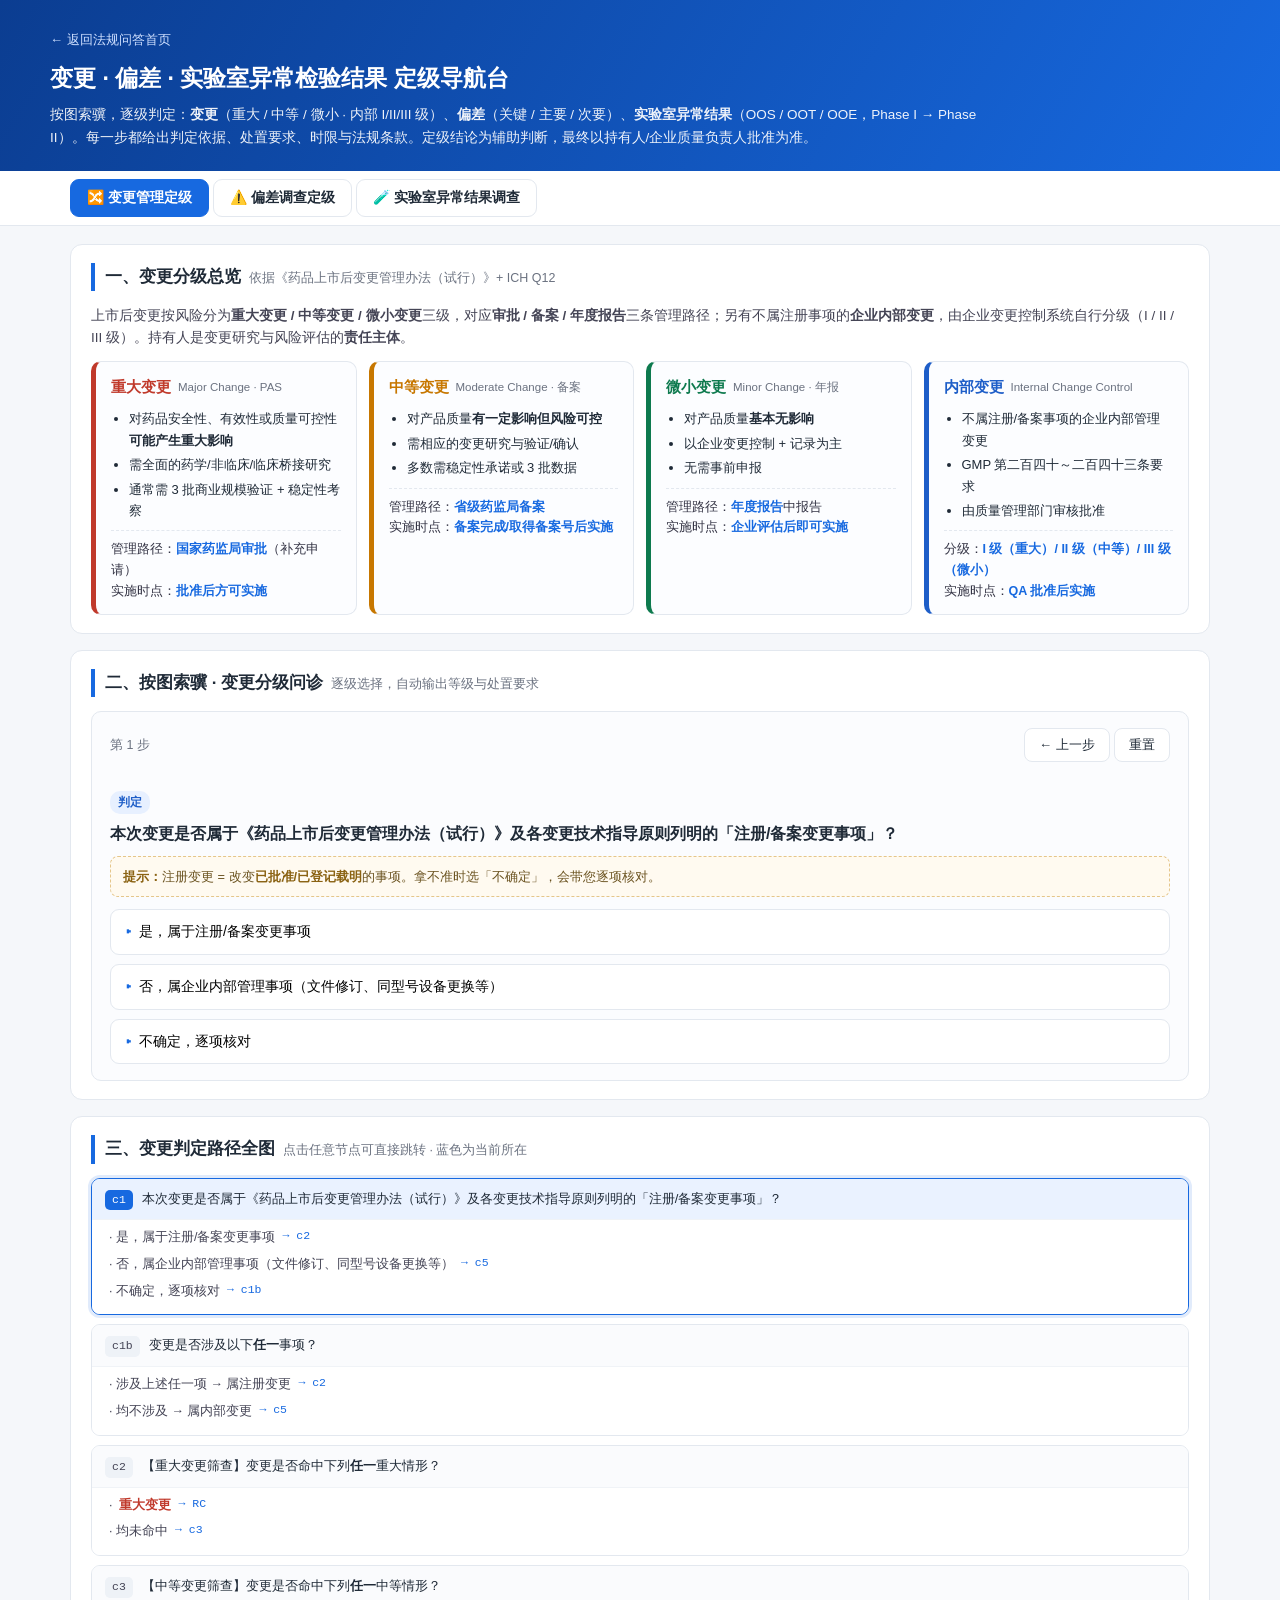
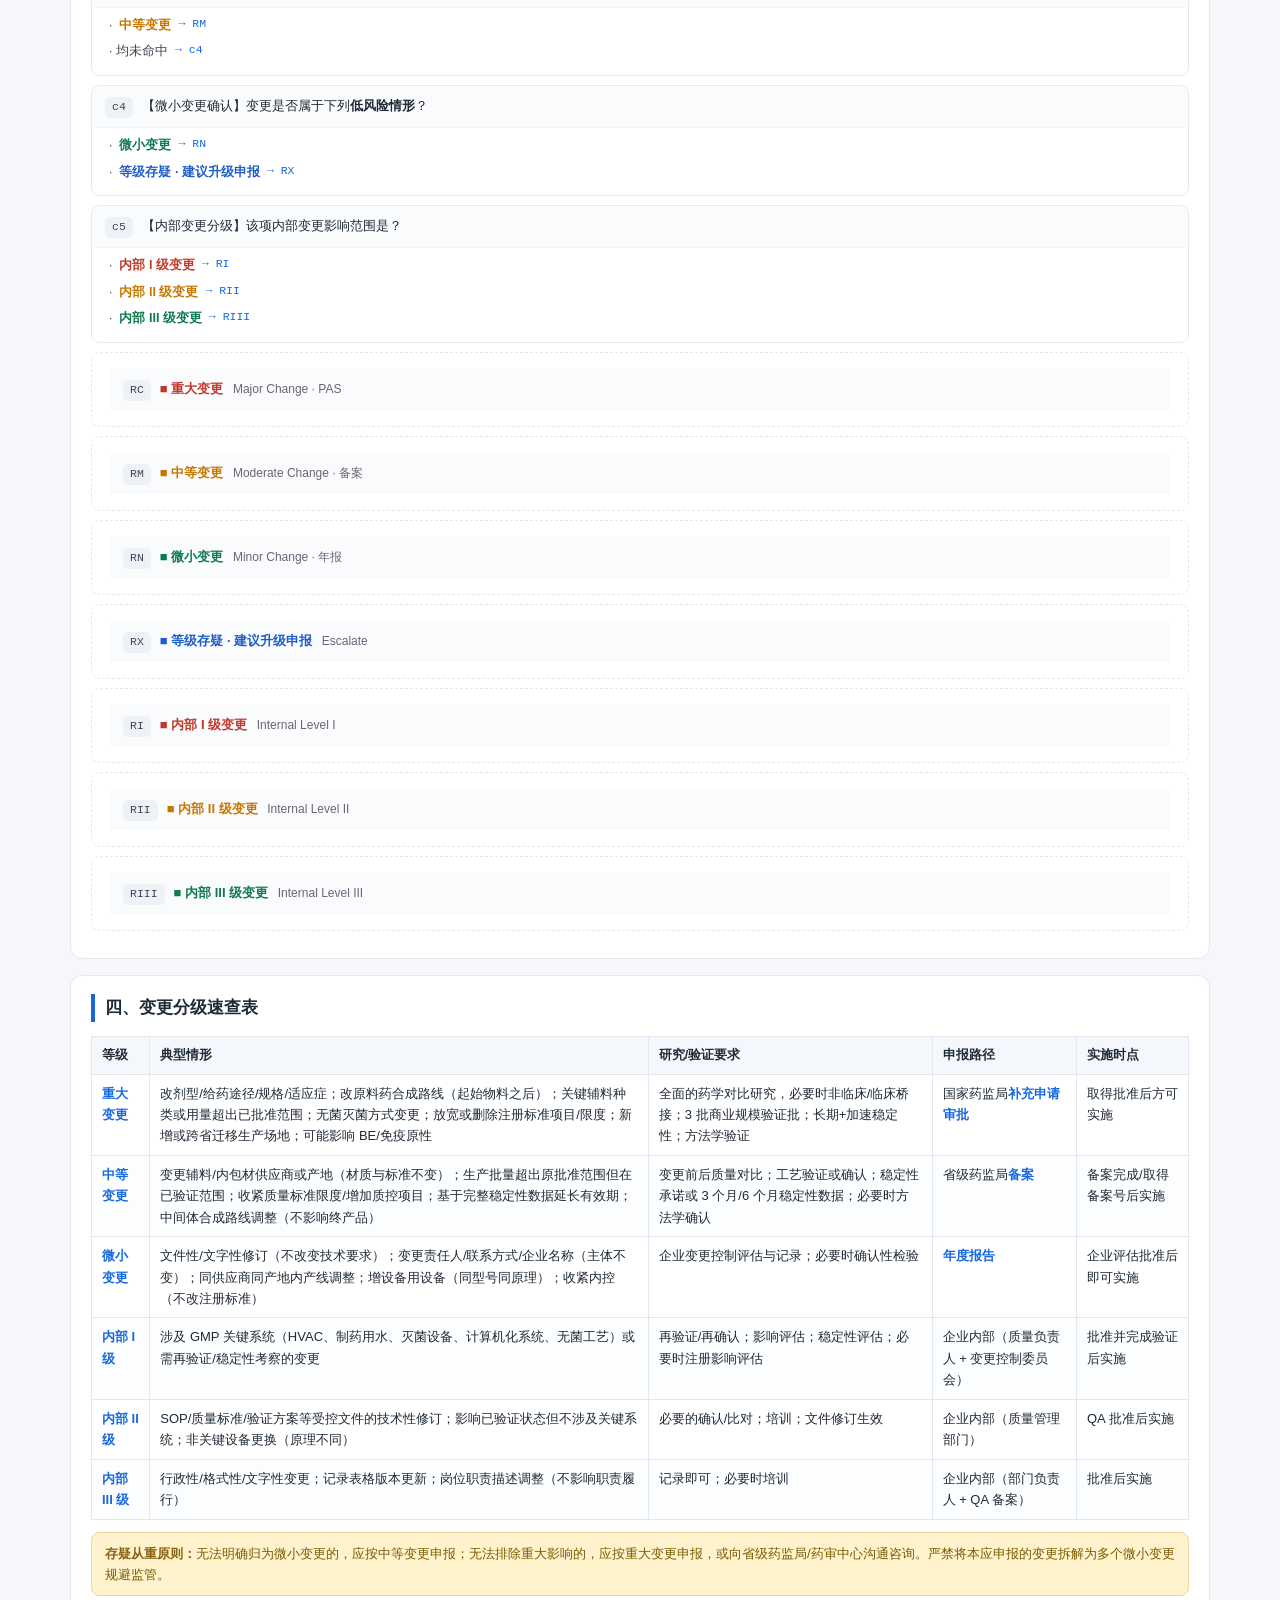
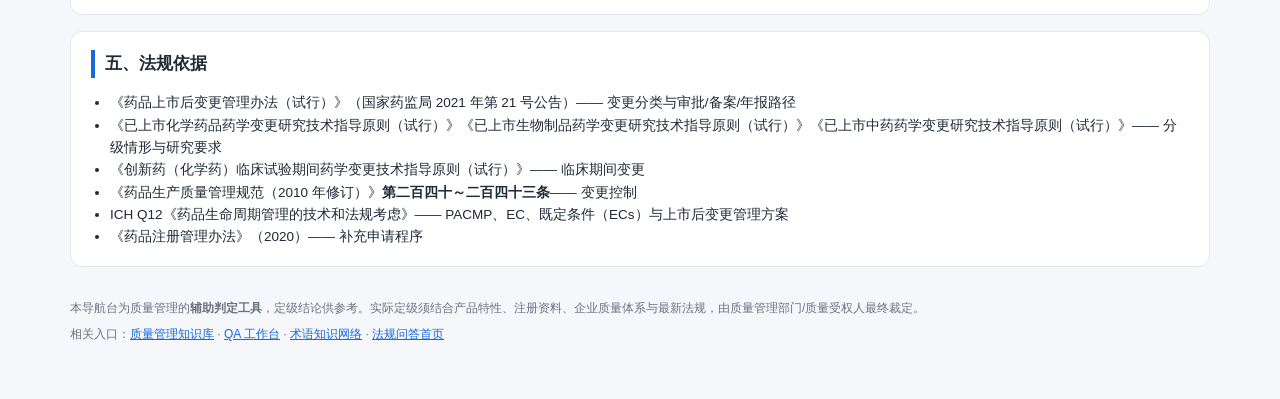
==== change-deviation-oos.html @ 26c8e842 "新增 变更·偏差·实验室异常结果 定级导航台 - 新增 change-deviation-oos.html（67KB，自包含无外部依赖）   · 变更分级树：重大(国家局审批)/中等(省局备案)/微小" ====
<!DOCTYPE html>
<html lang="zh-CN">
<head>
<meta charset="utf-8"/>
<meta name="viewport" content="width=device-width, initial-scale=1"/>
<title>变更 · 偏差 · 实验室异常结果 定级导航台</title>
<link rel="icon" href="favicon.svg" type="image/svg+xml">
<meta name="description" content="药品研发生产 QA 定级导航台：变更分级（重大/中等/微小）、偏差分级（关键/主要/次要）、实验室异常检验结果 OOS/OOT 调查，交互式逐级问诊判定，含判定路径图、速查表与法规条款依据。">
<meta name="theme-color" content="#1769e0">
<style>
:root{--bg:#f5f7fa;--card:#fff;--bd:#e3e8ef;--tx:#1f2a37;--mut:#6b7280;--acc:#1769e0;--acc2:#0e9f6e;
--lv1:#c0392b;--lv1bg:#fdeceb;--lv2:#c77700;--lv2bg:#fff4e0;--lv3:#0e7a4e;--lv3bg:#e6f6ee;--lv4:#1e5ec8;--lv4bg:#e7f0ff;}
*{box-sizing:border-box}
body{margin:0;font-family:-apple-system,BlinkMacSystemFont,"Segoe UI","PingFang SC","Microsoft YaHei",sans-serif;background:var(--bg);color:var(--tx);line-height:1.65}
header{background:linear-gradient(120deg,#0b3d91,#1769e0);color:#fff;padding:26px 20px 22px}
header .wrap{max-width:1180px;margin:0 auto}
header a.back{color:#cfe0ff;text-decoration:none;font-size:13px}
header h1{margin:8px 0 6px;font-size:23px}
header p{margin:0;opacity:.93;font-size:13.5px;max-width:960px}

.tabs{position:sticky;top:0;z-index:20;background:#fff;border-bottom:1px solid var(--bd)}
.tabs .wrap{max-width:1180px;margin:0 auto;display:flex;gap:4px;flex-wrap:wrap;padding:8px 20px}
.tab{border:1px solid var(--bd);background:#fff;color:var(--tx);padding:9px 16px;border-radius:9px;font-size:14px;cursor:pointer;font-weight:600}
.tab:hover{border-color:var(--acc);color:var(--acc)}
.tab.active{background:var(--acc);color:#fff;border-color:var(--acc)}
main{max-width:1180px;margin:18px auto;padding:0 20px}
.panel{display:none}
.panel.active{display:block}
section{background:var(--card);border:1px solid var(--bd);border-radius:12px;padding:18px 20px;margin:0 0 16px}
h2.sec{font-size:17px;border-left:4px solid var(--acc);padding-left:10px;margin:0 0 14px}
h2.sec .cnt{color:var(--mut);font-size:12.5px;font-weight:400;margin-left:8px}
h3.sub{font-size:14.5px;margin:16px 0 8px;color:#0b3d91}

/* 分级卡片 */
.lvcards{display:grid;grid-template-columns:repeat(auto-fit,minmax(250px,1fr));gap:12px}
.lvc{border:1px solid var(--bd);border-left-width:5px;border-radius:10px;padding:13px 15px;background:#fcfdff}
.lvc.l1{border-left-color:var(--lv1)} .lvc.l2{border-left-color:var(--lv2)}
.lvc.l3{border-left-color:var(--lv3)} .lvc.l4{border-left-color:var(--lv4)}
.lvc .lvname{font-weight:700;font-size:15px;margin-bottom:4px;display:flex;align-items:center;gap:7px}
.lvc.l1 .lvname{color:var(--lv1)} .lvc.l2 .lvname{color:var(--lv2)}
.lvc.l3 .lvname{color:var(--lv3)} .lvc.l4 .lvname{color:var(--lv4)}
.lvc .lven{font-size:11.5px;color:var(--mut);font-weight:400}
.lvc ul{margin:8px 0 0;padding-left:18px;font-size:13px}
.lvc li{margin:3px 0}
.lvc .route{margin-top:9px;padding-top:8px;border-top:1px dashed var(--bd);font-size:12.5px;color:#334}
.lvc .route b{color:var(--acc)}

/* 问诊 */
.wiz{background:#fbfcfe;border:1px solid var(--bd);border-radius:10px;padding:16px 18px}
.wiz-bar{display:flex;justify-content:space-between;align-items:center;gap:10px;margin-bottom:12px;flex-wrap:wrap}
.wiz-step{font-size:12.5px;color:var(--mut)}
.btn{border:1px solid var(--bd);background:#fff;color:var(--tx);padding:7px 14px;border-radius:8px;font-size:13px;cursor:pointer}
.btn:hover{border-color:var(--acc);color:var(--acc)}
.btn.primary{background:var(--acc);color:#fff;border-color:var(--acc)}
.btn.primary:hover{opacity:.9;color:#fff}
.q{font-size:16px;font-weight:600;line-height:1.6;margin:6px 0 10px}
.qtag{display:inline-block;font-size:11.5px;background:#e7f0ff;color:var(--lv4);padding:2px 8px;border-radius:10px;margin-right:7px;vertical-align:middle;font-weight:600}
.tip{background:#fffaf0;border:1px dashed #e5c68a;border-radius:8px;padding:9px 12px;font-size:12.8px;color:#6b5320;margin:0 0 12px}
.tip b{color:#8a6212}
.hitlist{margin:0 0 12px;padding:12px 14px 12px 30px;background:#f8fafc;border:1px solid var(--bd);border-radius:8px;font-size:13.2px}
.hitlist li{margin:4px 0}
.opts{display:flex;flex-direction:column;gap:9px}
.opt{text-align:left;border:1px solid var(--bd);background:#fff;border-radius:9px;padding:11px 14px;font-size:14px;cursor:pointer;transition:all .13s;line-height:1.55}
.opt:hover{border-color:var(--acc);background:#f3f8ff;transform:translateX(2px)}
.opt .arrow{color:var(--acc);font-weight:700;margin-right:7px}

/* 结果 */
.res{border-radius:10px;padding:16px 18px;border:1px solid var(--bd)}
.res.r1{background:var(--lv1bg);border-color:#f3b7b2}
.res.r2{background:var(--lv2bg);border-color:#f0d6a8}
.res.r3{background:var(--lv3bg);border-color:#b3e2cb}
.res.r4{background:var(--lv4bg);border-color:#b8d0f7}
.res-badge{display:inline-block;font-size:19px;font-weight:800;padding:6px 16px;border-radius:10px;margin-bottom:10px}
.res.r1 .res-badge{background:var(--lv1);color:#fff}
.res.r2 .res-badge{background:var(--lv2);color:#fff}
.res.r3 .res-badge{background:var(--lv3);color:#fff}
.res.r4 .res-badge{background:var(--lv4);color:#fff}
.res .verdict{font-size:15px;font-weight:600;margin-bottom:10px;line-height:1.6}
.res h4{margin:14px 0 6px;font-size:13.5px;color:#0b3d91}
.res ul{margin:0;padding-left:19px;font-size:13.5px}
.res li{margin:4px 0}
.res .refs{margin-top:12px;padding-top:10px;border-top:1px dashed rgba(0,0,0,.13);font-size:12.3px;color:var(--mut)}
.res .refs span{display:inline-block;background:#fff;border:1px solid var(--bd);border-radius:6px;padding:2px 8px;margin:3px 5px 0 0}
.warn{background:#fff3cd;border:1px solid #f0d69a;color:#7a5b00;border-radius:8px;padding:10px 13px;font-size:13px;margin-top:12px}
.warn b{color:#8a6212}

/* 路径轨迹 */
.trail{display:flex;flex-direction:column;gap:6px;margin:0 0 14px}
.trow{display:flex;gap:9px;font-size:12.8px;align-items:flex-start}
.trow .tn{flex:0 0 auto;width:20px;height:20px;border-radius:50%;background:var(--acc);color:#fff;font-size:11px;display:flex;align-items:center;justify-content:center;font-weight:700}
.trow .tq{flex:1;color:#445}
.trow .ta{color:var(--acc);font-weight:600}

/* 判定路径图 */
.map{font-size:13px}
.mnode{border:1px solid var(--bd);border-radius:9px;margin:0 0 9px;background:#fff;overflow:hidden}
.mnode.cur{border-color:var(--acc);box-shadow:0 0 0 3px rgba(23,105,224,.13)}
.mnode.res{border-style:dashed}
.mh{padding:9px 13px;cursor:pointer;display:flex;gap:9px;align-items:flex-start;background:#fafbfd}
.mnode.cur .mh{background:#eaf2ff}
.mcode{flex:0 0 auto;font-family:ui-monospace,Menlo,Consolas,monospace;font-size:11.5px;background:#eef2f7;color:#445;padding:1px 7px;border-radius:5px;margin-top:2px}
.mnode.cur .mcode{background:var(--acc);color:#fff}
.mtext{flex:1}
.mopts{padding:4px 13px 10px 13px;border-top:1px solid #f0f3f7;background:#fff}
.mopt{font-size:12.5px;color:#445;padding:3px 0 3px 4px;display:flex;gap:7px}
.mopt .to{color:var(--acc);font-family:ui-monospace,Menlo,Consolas,monospace;font-size:11.5px}
.mlv{font-weight:700}
.mlv.r1{color:var(--lv1)} .mlv.r2{color:var(--lv2)} .mlv.r3{color:var(--lv3)} .mlv.r4{color:var(--lv4)}

/* 表格 */
table{width:100%;border-collapse:collapse;font-size:13px;margin-top:6px}
th,td{border:1px solid var(--bd);padding:8px 10px;text-align:left;vertical-align:top}
th{background:#f4f7fb;font-weight:600;font-size:12.5px;white-space:nowrap}
tbody tr:nth-child(even){background:#fcfdff}
td b{color:var(--acc)}
.no{color:var(--lv1);font-weight:600}

footer{max-width:1180px;margin:10px auto 40px;padding:14px 20px;color:var(--mut);font-size:12px}
footer a{color:var(--acc)}
@media(max-width:640px){
  .lvcards{grid-template-columns:1fr}
  table{font-size:12px} th,td{padding:6px 7px}
  header h1{font-size:19px}
}
@media print{
  .tabs,.btn,.opt{display:none!important}
  body{background:#fff} section{break-inside:avoid;border-color:#ccc}
  .panel{display:block!important}
}
</style>
</head>
<body>
<header><div class="wrap">
  <a class="back" href="index.html">← 返回法规问答首页</a>
  <h1>变更 · 偏差 · 实验室异常检验结果 定级导航台</h1>
  <p>按图索骥，逐级判定：<b>变更</b>（重大 / 中等 / 微小 · 内部 I/II/III 级）、<b>偏差</b>（关键 / 主要 / 次要）、<b>实验室异常结果</b>（OOS / OOT / OOE，Phase I → Phase II）。每一步都给出判定依据、处置要求、时限与法规条款。定级结论为辅助判断，最终以持有人/企业质量负责人批准为准。</p>
</div></header>

<div class="tabs"><div class="wrap">
  <button class="tab active" data-p="change">🔀 变更管理定级</button>
  <button class="tab" data-p="deviation">⚠️ 偏差调查定级</button>
  <button class="tab" data-p="oos">🧪 实验室异常结果调查</button>
</div></div>

<main>

<!-- ============ 变更管理 ============ -->
<div class="panel active" id="p-change">
  <section>
    <h2 class="sec">一、变更分级总览<span class="cnt">依据《药品上市后变更管理办法（试行）》+ ICH Q12</span></h2>
    <p style="margin:0 0 12px;font-size:13.5px;color:#445">上市后变更按风险分为<b>重大变更 / 中等变更 / 微小变更</b>三级，对应<b>审批 / 备案 / 年度报告</b>三条管理路径；另有不属注册事项的<b>企业内部变更</b>，由企业变更控制系统自行分级（I / II / III 级）。持有人是变更研究与风险评估的<b>责任主体</b>。</p>
    <div class="lvcards">
      <div class="lvc l1"><div class="lvname">重大变更 <span class="lven">Major Change · PAS</span></div>
        <ul><li>对药品安全性、有效性或质量可控性<b>可能产生重大影响</b></li><li>需全面的药学/非临床/临床桥接研究</li><li>通常需 3 批商业规模验证 + 稳定性考察</li></ul>
        <div class="route">管理路径：<b>国家药监局审批</b>（补充申请）<br/>实施时点：<b>批准后方可实施</b></div></div>
      <div class="lvc l2"><div class="lvname">中等变更 <span class="lven">Moderate Change · 备案</span></div>
        <ul><li>对产品质量<b>有一定影响但风险可控</b></li><li>需相应的变更研究与验证/确认</li><li>多数需稳定性承诺或 3 批数据</li></ul>
        <div class="route">管理路径：<b>省级药监局备案</b><br/>实施时点：<b>备案完成/取得备案号后实施</b></div></div>
      <div class="lvc l3"><div class="lvname">微小变更 <span class="lven">Minor Change · 年报</span></div>
        <ul><li>对产品质量<b>基本无影响</b></li><li>以企业变更控制 + 记录为主</li><li>无需事前申报</li></ul>
        <div class="route">管理路径：<b>年度报告</b>中报告<br/>实施时点：<b>企业评估后即可实施</b></div></div>
      <div class="lvc l4"><div class="lvname">内部变更 <span class="lven">Internal Change Control</span></div>
        <ul><li>不属注册/备案事项的企业内部管理变更</li><li>GMP 第二百四十～二百四十三条要求</li><li>由质量管理部门审核批准</li></ul>
        <div class="route">分级：<b>I 级（重大）/ II 级（中等）/ III 级（微小）</b><br/>实施时点：<b>QA 批准后实施</b></div></div>
    </div>
  </section>

  <section>
    <h2 class="sec">二、按图索骥 · 变更分级问诊<span class="cnt">逐级选择，自动输出等级与处置要求</span></h2>
    <div class="wiz">
      <div class="wiz-bar">
        <span class="wiz-step" id="c-step">第 1 步</span>
        <div><button class="btn" id="c-back">← 上一步</button> <button class="btn" id="c-reset">重置</button></div>
      </div>
      <div class="trail" id="c-trail"></div>
      <div id="c-body"></div>
    </div>
  </section>

  <section>
    <h2 class="sec">三、变更判定路径全图<span class="cnt">点击任意节点可直接跳转 · 蓝色为当前所在</span></h2>
    <div class="map" id="c-map"></div>
  </section>

  <section>
    <h2 class="sec">四、变更分级速查表</h2>
    <table>
      <thead><tr><th>等级</th><th>典型情形</th><th>研究/验证要求</th><th>申报路径</th><th>实施时点</th></tr></thead>
      <tbody>
        <tr><td><b>重大变更</b></td><td>改剂型/给药途径/规格/适应症；改原料药合成路线（起始物料之后）；关键辅料种类或用量超出已批准范围；无菌灭菌方式变更；放宽或删除注册标准项目/限度；新增或跨省迁移生产场地；可能影响 BE/免疫原性</td><td>全面的药学对比研究，必要时非临床/临床桥接；3 批商业规模验证批；长期+加速稳定性；方法学验证</td><td>国家药监局<b>补充申请审批</b></td><td>取得批准后方可实施</td></tr>
        <tr><td><b>中等变更</b></td><td>变更辅料/内包材供应商或产地（材质与标准不变）；生产批量超出原批准范围但在已验证范围；收紧质量标准限度/增加质控项目；基于完整稳定性数据延长有效期；中间体合成路线调整（不影响终产品）</td><td>变更前后质量对比；工艺验证或确认；稳定性承诺或 3 个月/6 个月稳定性数据；必要时方法学确认</td><td>省级药监局<b>备案</b></td><td>备案完成/取得备案号后实施</td></tr>
        <tr><td><b>微小变更</b></td><td>文件性/文字性修订（不改变技术要求）；变更责任人/联系方式/企业名称（主体不变）；同供应商同产地内产线调整；增设备用设备（同型号同原理）；收紧内控（不改注册标准）</td><td>企业变更控制评估与记录；必要时确认性检验</td><td><b>年度报告</b></td><td>企业评估批准后即可实施</td></tr>
        <tr><td><b>内部 I 级</b></td><td>涉及 GMP 关键系统（HVAC、制药用水、灭菌设备、计算机化系统、无菌工艺）或需再验证/稳定性考察的变更</td><td>再验证/再确认；影响评估；稳定性评估；必要时注册影响评估</td><td>企业内部（质量负责人 + 变更控制委员会）</td><td>批准并完成验证后实施</td></tr>
        <tr><td><b>内部 II 级</b></td><td>SOP/质量标准/验证方案等受控文件的技术性修订；影响已验证状态但不涉及关键系统；非关键设备更换（原理不同）</td><td>必要的确认/比对；培训；文件修订生效</td><td>企业内部（质量管理部门）</td><td>QA 批准后实施</td></tr>
        <tr><td><b>内部 III 级</b></td><td>行政性/格式性/文字性变更；记录表格版本更新；岗位职责描述调整（不影响职责履行）</td><td>记录即可；必要时培训</td><td>企业内部（部门负责人 + QA 备案）</td><td>批准后实施</td></tr>
      </tbody>
    </table>
    <div class="warn"><b>存疑从重原则：</b>无法明确归为微小变更的，应按中等变更申报；无法排除重大影响的，应按重大变更申报，或向省级药监局/药审中心沟通咨询。严禁将本应申报的变更拆解为多个微小变更规避监管。</div>
  </section>

  <section>
    <h2 class="sec">五、法规依据</h2>
    <ul style="margin:0;padding-left:19px;font-size:13.5px">
      <li>《药品上市后变更管理办法（试行）》（国家药监局 2021 年第 21 号公告）—— 变更分类与审批/备案/年报路径</li>
      <li>《已上市化学药品药学变更研究技术指导原则（试行）》《已上市生物制品药学变更研究技术指导原则（试行）》《已上市中药药学变更研究技术指导原则（试行）》—— 分级情形与研究要求</li>
      <li>《创新药（化学药）临床试验期间药学变更技术指导原则（试行）》—— 临床期间变更</li>
      <li>《药品生产质量管理规范（2010 年修订）》<b>第二百四十～二百四十三条</b>—— 变更控制</li>
      <li>ICH Q12《药品生命周期管理的技术和法规考虑》—— PACMP、EC、既定条件（ECs）与上市后变更管理方案</li>
      <li>《药品注册管理办法》（2020）—— 补充申请程序</li>
    </ul>
  </section>
</div>

<!-- ============ 偏差调查 ============ -->
<div class="panel" id="p-deviation">
  <section>
    <h2 class="sec">一、偏差分级总览<span class="cnt">依据 GMP(2010) 第二百四十四～二百四十九条 + ICH Q10</span></h2>
    <p style="margin:0 0 12px;font-size:13.5px;color:#445">偏差指偏离已批准的<b>生产工艺、物料平衡限度、质量标准、检验方法、操作规程</b>等情形。按对产品质量与患者安全的影响程度分为<b>关键 / 主要 / 次要</b>三级。判定须从<b>五个维度</b>综合评估：①产品质量 ②患者安全 ③数据可靠性 ④注册/法规符合性 ⑤是否系统性重复。</p>
    <div class="lvcards">
      <div class="lvc l1"><div class="lvname">关键偏差 <span class="lven">Critical</span></div>
        <ul><li>已/可能影响产品安全性、有效性、质量可控性</li><li>涉及数据可靠性根本缺陷</li><li>偏离注册工艺或已批准质量标准</li><li>导致或可能导致召回、拒收、停药</li></ul>
        <div class="route">调查：<b>立即启动，QA 牵头跨部门彻底调查</b><br/>时限：<b>24 h 内报告 · 7 日内初步 · 30 日内关闭</b></div></div>
      <div class="lvc l2"><div class="lvname">主要偏差 <span class="lven">Major</span></div>
        <ul><li>影响非关键质量属性或非关键工艺参数</li><li>偏离 SOP 但产品经评估可放行</li><li>GMP 体系存在明显缺陷</li><li>12 个月内同类偏差重复出现（系统性）</li></ul>
        <div class="route">调查：<b>3 个工作日内启动调查</b><br/>时限：<b>30 日内关闭</b>，须有 CAPA</div></div>
      <div class="lvc l3"><div class="lvname">次要偏差 <span class="lven">Minor</span></div>
        <ul><li>不影响产品质量、患者安全与数据可靠性</li><li>程序性/文档性偏离，孤立偶发</li><li>可即时纠正，不产生质量风险</li></ul>
        <div class="route">处置：<b>即时纠正 + 记录</b><br/>回顾：<b>纳入月度/季度趋势分析</b></div></div>
    </div>
  </section>

  <section>
    <h2 class="sec">二、按图索骥 · 偏差分级问诊<span class="cnt">逐级选择，自动输出等级与处置要求</span></h2>
    <div class="wiz">
      <div class="wiz-bar">
        <span class="wiz-step" id="d-step">第 1 步</span>
        <div><button class="btn" id="d-back">← 上一步</button> <button class="btn" id="d-reset">重置</button></div>
      </div>
      <div class="trail" id="d-trail"></div>
      <div id="d-body"></div>
    </div>
  </section>

  <section>
    <h2 class="sec">三、偏差判定路径全图<span class="cnt">点击任意节点可直接跳转 · 蓝色为当前所在</span></h2>
    <div class="map" id="d-map"></div>
  </section>

  <section>
    <h2 class="sec">四、偏差分级速查表</h2>
    <table>
      <thead><tr><th>等级</th><th>判定要点</th><th>调查深度</th><th>时限要求</th><th>批准层级</th><th>CAPA</th></tr></thead>
      <tbody>
        <tr><td><b>关键偏差</b></td><td>影响产品安全/有效/质量可控；数据可靠性缺陷；偏离注册工艺或注册标准；无菌保证失效；交叉污染/混淆/差错；导致召回或拒收</td><td>彻底调查，须查明<b>根本原因</b>；跨部门（生产/工程/QC/QA）；必要时扩大至相邻批次与产品</td><td>立即（24 h 内报告质量负责人）→ 7 日内完成初步调查 → 30 日内完成根因分析并关闭</td><td>质量负责人（QP/质量受权人）+ 必要时企业负责人</td><td>必须 CAPA，并做<b>有效性检查</b>；可能需报告药监</td></tr>
        <tr><td><b>主要偏差</b></td><td>影响非 CQA/非 CPP；偏离 SOP 但产品可放行；体系明显缺陷；12 个月内重复发生</td><td>系统调查，查明根本原因；QA 会同责任部门</td><td>3 个工作日内启动 → 30 日内关闭</td><td>质量管理部门</td><td>必须 CAPA；重复的升级为系统性 CAPA</td></tr>
        <tr><td><b>次要偏差</b></td><td>程序性/文档性偏离；不影响产品质量与安全；孤立偶发</td><td>记录与即时纠正；必要时简短说明</td><td>即时纠正；月度汇总趋势分析</td><td>部门负责人 + QA 确认</td><td>趋势分析后按需；单一事件可不单列 CAPA</td></tr>
      </tbody>
    </table>
    <div class="warn"><b>升级规则：</b>① 同一或同类偏差 12 个月内出现 ≥2 次，自动<b>升一级</b>并按系统性缺陷处理；② 调查中发现数据可靠性问题，无论原定级如何，一律按<b>关键偏差</b>处理；③ 存疑时从重定级，不得为降低定级而弱化事实描述。</div>
  </section>

  <section>
    <h2 class="sec">五、法规依据</h2>
    <ul style="margin:0;padding-left:19px;font-size:13.5px">
      <li>《药品生产质量管理规范（2010 年修订）》<b>第二百四十四～二百四十九条</b>—— 偏差处理、纠正措施与预防措施（CAPA）</li>
      <li>ICH Q10《药品质量体系》—— 偏差管理、CAPA 有效性、质量风险管理与知识管理</li>
      <li>ICH Q9（R1）《质量风险管理》—— 偏差风险评级的方法学依据</li>
      <li>2023 版《药品 GMP 指南 · 质量管理体系》—— 偏差分级与调查实务</li>
      <li>EU GMP Chapter 1 / Chapter 8 —— 偏差与质量缺陷管理</li>
    </ul>
  </section>
</div>

<!-- ============ 实验室异常结果 ============ -->
<div class="panel" id="p-oos">
  <section>
    <h2 class="sec">一、异常结果类型辨析<span class="cnt">先分清是哪一类，再决定走哪条路</span></h2>
    <div class="lvcards">
      <div class="lvc l1"><div class="lvname">OOS 超标结果 <span class="lven">Out of Specification</span></div>
        <ul><li>检验结果<b>超出既定质量标准</b>（注册标准/内控标准）限度</li><li>必须启动正式调查，批次<b>不得先行放行</b></li><li>Phase I 未查出原因 → 强制进入 Phase II</li></ul>
        <div class="route">处置路径：<b>Phase I → Phase II → 合格/不合格裁决</b></div></div>
      <div class="lvc l2"><div class="lvname">OOT 超趋势结果 <span class="lven">Out of Trend</span></div>
        <ul><li>结果<b>符合标准</b>但偏离历史趋势或预期范围</li><li>如超出 3σ、连续 7 点位于均值同侧、连续 3 批单向漂移</li><li><b>不自动判不合格</b>，但必须调查</li></ul>
        <div class="route">处置路径：<b>趋势调查 → 评估工艺/标准合理性 → 加强监测</b></div></div>
      <div class="lvc l4"><div class="lvname">OOE 超预期结果 <span class="lven">Out of Expectation</span></div>
        <ul><li>符合标准但不符合方法学预期或历史数据模式</li><li>如含量突然从 99% 降至 92%（限度 90%）</li><li>常为 OOT 的前兆信号</li></ul>
        <div class="route">处置路径：<b>记录 + 评估 + 趋势跟踪</b></div></div>
      <div class="lvc l3"><div class="lvname">无效结果 <span class="lven">Invalid / Void</span></div>
        <ul><li>因<b>已确认的实验室错误或系统适用性失败</b>导致结果不可用</li><li>须有明确证据与书面论证，QA 批准</li><li>原数据<b>必须保留</b>，不得删除</li></ul>
        <div class="route">处置路径：<b>论证作废 → 按规定复测/重新分析</b></div></div>
    </div>
  </section>

  <section>
    <h2 class="sec">二、按图索骥 · 异常结果调查问诊<span class="cnt">逐级选择，自动输出结论与处置要求</span></h2>
    <div class="wiz">
      <div class="wiz-bar">
        <span class="wiz-step" id="o-step">第 1 步</span>
        <div><button class="btn" id="o-back">← 上一步</button> <button class="btn" id="o-reset">重置</button></div>
      </div>
      <div class="trail" id="o-trail"></div>
      <div id="o-body"></div>
    </div>
  </section>

  <section>
    <h2 class="sec">三、调查判定路径全图<span class="cnt">点击任意节点可直接跳转 · 蓝色为当前所在</span></h2>
    <div class="map" id="o-map"></div>
  </section>

  <section>
    <h2 class="sec">四、Phase I 实验室调查核查清单<span class="cnt">FDA OOS Guidance 2022 Rev.1 列举的明确实验室错误</span></h2>
    <table>
      <thead><tr><th style="width:38px">#</th><th>核查项</th><th>典型表现</th><th style="width:96px">可否作无效依据</th></tr></thead>
      <tbody>
        <tr><td>1</td><td>计算错误</td><td>公式套用错误、单位换算错误、稀释倍数错误、有效位数处理错误</td><td><b>可</b>（须有复核记录佐证）</td></tr>
        <tr><td>2</td><td>称量 / 移取错误</td><td>天平读数错误、称量容器未归零、移液管规格选错、样品转移损失</td><td><b>可</b></td></tr>
        <tr><td>3</td><td>稀释 / 定容错误</td><td>容量瓶规格错误、定容未至刻度、混匀不充分、逐级稀释级数错误</td><td><b>可</b></td></tr>
        <tr><td>4</td><td>仪器故障或参数错误</td><td>波长设置错误、流速/柱温偏离、检测器灯能量不足、进样体积错误</td><td><b>可</b>（须有维修/偏差记录）</td></tr>
        <tr><td>5</td><td>系统适用性不合格</td><td>分离度、拖尾因子、理论塔板数、RSD 不符合方法规定</td><td><b>可</b>（该序列全部无效）</td></tr>
        <tr><td>6</td><td>标准品 / 对照品问题</td><td>错用标准品、超过有效期、储存条件不当、标定值错误、纯度变化</td><td><b>可</b></td></tr>
        <tr><td>7</td><td>试剂 / 溶剂问题</td><td>错误试剂、过期、污染、批次不符、流动相配制错误或脱气不足</td><td><b>可</b></td></tr>
        <tr><td>8</td><td>色谱柱问题</td><td>柱效下降、柱型号错误、柱污染、柱温失控</td><td><b>可</b></td></tr>
        <tr><td>9</td><td>样品混淆 / 交叉污染</td><td>样品编号错误、进样顺序错误、残留污染、容器未清洗</td><td><b>可</b></td></tr>
        <tr><td>10</td><td>方法偏离</td><td>未经批准的方法修改、操作步骤遗漏或颠倒、时间控制偏差</td><td><b>可</b>（须同步记录方法偏离）</td></tr>
        <tr><td>11</td><td>样品制备 / 处理错误</td><td>提取不完全、超声/振荡时间不足、过滤吸附、避光操作缺失</td><td><b>可</b></td></tr>
        <tr><td>12</td><td>玻璃器皿污染</td><td>清洗不彻底、残留洗涤剂、未干燥</td><td><b>可</b></td></tr>
        <tr><td>13</td><td>环境条件失控</td><td>温湿度超出方法要求、光照影响、振动干扰</td><td><b>可</b>（须有环境监测记录）</td></tr>
        <tr><td>14</td><td>数据录入 / 转录错误</td><td>手工抄录错误、积分参数不当导致峰面积错误、报告模板引用错误</td><td><b>可</b>（须有原始数据对照）</td></tr>
        <tr><td>15</td><td>微生物实验室专项</td><td>无菌操作失误、培养基灭菌/促生长试验失败、培养温度或时间错误、菌种污染</td><td><b>可</b></td></tr>
        <tr><td>16</td><td>电源 / 中断事件</td><td>停电、仪器中途停机、序列中断</td><td><b>可</b></td></tr>
      </tbody>
    </table>
    <div class="warn"><b>红线（不可触碰）：</b><br/>
      ❌ <b>禁止"复测至合格"</b>（testing into compliance）—— 不得反复检测直到得到合格结果后仅报告该结果；<br/>
      ❌ <b>禁止用平均值报告</b>（averaging）—— 不得以多次结果的平均值代替单个结果判定；<br/>
      ❌ <b>禁止在完成 Phase I 前擅自复测</b>；<br/>
      ❌ <b>禁止销毁或丢弃</b>原始溶液、样品、色谱数据与记录（含失败数据）；<br/>
      ❌ <b>禁止以"原因不明"直接放行</b>—— 无法确定原因时按最保守原则判定。<br/>
      复测次数与重新取样条件<b>必须事先在 SOP 中明确规定</b>，不得临机决定。</div>
  </section>

  <section>
    <h2 class="sec">五、OOS 调查流程与时限速查</h2>
    <table>
      <thead><tr><th>阶段</th><th>时限</th><th>责任</th><th>核心动作</th><th>出口结论</th></tr></thead>
      <tbody>
        <tr><td><b>结果确认</b></td><td>发现当日</td><td>检验人员 → 实验室主管</td><td>立即停止后续计算与报告；保留原始溶液、样品与色谱数据；报告 QA</td><td>确认为 OOS / OOT / OOE</td></tr>
        <tr><td><b>Phase I 实验室初步调查</b></td><td>1 个工作日内启动</td><td>实验室主管 + 检验人员</td><td>按核查清单逐项核对；查阅仪器日志、色谱数据、标准品与试剂记录；必要时与检验人员面谈</td><td>①检出明确实验室错误 → 结果无效，规定复测<br/>②未检出 → 进入 Phase II</td></tr>
        <tr><td><b>Phase II 全面调查</b></td><td>Phase I 结束后立即启动，通常 20～30 日内关闭</td><td>QA 牵头，生产/工程/QC/RA 参与</td><td>批记录与工艺参数回顾；物料与供应商追溯；设备与公用系统历史；留样与稳定性数据；同品种/相邻批次排查；必要时重新取样</td><td>①确认 OOS 成立 → 批次不合格<br/>②归因生产 → 关联生产偏差<br/>③证明原样品不具代表性 → 重新取样（须 QA 批准）</td></tr>
        <tr><td><b>裁决与处置</b></td><td>调查结束后</td><td>质量受权人 / 质量负责人</td><td>综合判定放行或不合格；不合格批次按程序处理；评估是否影响已放行批次与是否需召回/报告药监</td><td>放行 / 拒收 / 召回 / 药监报告</td></tr>
        <tr><td><b>CAPA 与趋势分析</b></td><td>关闭后持续</td><td>QA</td><td>根本原因分析（5Why / 鱼骨图 / FMEA）；制定并跟踪 CAPA；OOS 率纳入质量量度与年度回顾</td><td>CAPA 有效性确认</td></tr>
      </tbody>
    </table>
  </section>

  <section>
    <h2 class="sec">六、法规依据</h2>
    <ul style="margin:0;padding-left:19px;font-size:13.5px">
      <li>FDA Guidance for Industry: <i>Investigating Out-of-Specification (OOS) Test Results for Pharmaceutical Production</i>（2022 年 5 月 Rev.1）</li>
      <li>MHRA <i>Out of Specification Investigations</i>；EU GMP Chapter 6（质量控制系统）6.32–6.35</li>
      <li>ICH Q7 第 11 章（实验室控制）—— OOS 调查要求</li>
      <li>《药品生产质量管理规范（2010 年修订）》—— 质量控制实验室管理、持续稳定性考察、偏差与 OOS 关联</li>
      <li>2023 版《药品 GMP 指南 · 质量控制实验室与物料系统》</li>
      <li>WHO Technical Report Series No. 1025, Annex 4（OOS 与 OOT 调查指南）</li>
    </ul>
  </section>
</div>

</main>

<footer>
  <div>本导航台为质量管理的<b>辅助判定工具</b>，定级结论供参考。实际定级须结合产品特性、注册资料、企业质量体系与最新法规，由质量管理部门/质量受权人最终裁定。</div>
  <div style="margin-top:6px">相关入口：<a href="quality-management.html">质量管理知识库</a> · <a href="qa-workbench.html">QA 工作台</a> · <a href="gmp-glossary-network.html">术语知识网络</a> · <a href="index.html">法规问答首页</a></div>
</footer>

<script>
/* =========================================================
   三大判定树数据
   ========================================================= */
const TREES = {

/* ------------------ 变更分级树 ------------------ */
change: {
  start: "c1",
  nodes: {
    c1: { q: "本次变更是否属于《药品上市后变更管理办法（试行）》及各变更技术指导原则列明的「注册/备案变更事项」？",
      tip: "注册变更 = 改变<b>已批准/已登记载明</b>的事项。拿不准时选「不确定」，会带您逐项核对。",
      opts: [
        { t: "是，属于注册/备案变更事项", to: "c2" },
        { t: "否，属企业内部管理事项（文件修订、同型号设备更换等）", to: "c5" },
        { t: "不确定，逐项核对", to: "c1b" }
      ]},
    c1b: { q: "变更是否涉及以下<b>任一</b>事项？", tag: "注册事项核对",
      hitlist: ["处方或辅料组成 / 用量", "生产工艺或工艺参数范围", "质量标准或检验方法",
                "规格、包装规格", "生产场地或生产线", "直接接触药品的包装材料 / 容器",
                "有效期或贮藏条件", "原料药合成路线或起始物料", "生产批量（超出已批准范围）"],
      opts: [
        { t: "涉及上述任一项 → 属注册变更", to: "c2" },
        { t: "均不涉及 → 属内部变更", to: "c5" }
      ]},
    c2: { q: "【重大变更筛查】变更是否命中下列<b>任一</b>重大情形？", tag: "第 1 层筛查",
      hitlist: ["改变剂型、给药途径、规格、适应症或用法用量",
                "改变原料药合成路线（起始物料之后的反应步骤）",
                "变更制剂处方中<b>关键辅料</b>的种类或用量，且超出已批准范围",
                "无菌药品<b>灭菌方式</b>或无菌保证工艺变更",
                "<b>放宽</b>或<b>删除</b>注册标准中的质控项目或限度",
                "变更生产场地（新增生产地址 / 跨省迁移）",
                "变更可能影响<b>生物等效性、免疫原性或体内释放特性</b>",
                "新增或变更可能引入新的杂质谱 / 新的安全性风险"],
      opts: [
        { t: "命中上述任一情形", to: "RC", hit: "命中重大变更情形" },
        { t: "均未命中", to: "c3" }
      ]},
    c3: { q: "【中等变更筛查】变更是否命中下列<b>任一</b>中等情形？", tag: "第 2 层筛查",
      hitlist: ["变更辅料 / 内包材供应商或产地（材质与质量标准不变）",
                "生产批量变更（超出原批准范围，但在已验证范围内）",
                "中间体合成路线调整（不影响终产品质量）",
                "<b>收紧</b>质量标准限度 / <b>增加</b>质控项目",
                "基于完整稳定性数据延长有效期或放宽贮藏条件",
                "变更生产设备（原理不同但工艺参数与产品质量不变）",
                "变更检验方法（非安全性相关，经方法学验证等效或更优）"],
      opts: [
        { t: "命中上述任一情形", to: "RM", hit: "命中中等变更情形" },
        { t: "均未命中", to: "c4" }
      ]},
    c4: { q: "【微小变更确认】变更是否属于下列<b>低风险情形</b>？", tag: "第 3 层筛查",
      hitlist: ["文件性 / 文字性修订（不改变技术要求）",
                "变更责任人、联系方式、企业名称（主体不变）",
                "同一供应商同一产地内产线 / 批次调整",
                "增设备用设备（同型号、同原理）",
                "收紧企业内控标准（不改变注册标准）"],
      opts: [
        { t: "是，属低风险情形", to: "RN", hit: "属微小变更低风险情形" },
        { t: "否 / 仍不确定", to: "RX" }
      ]},
    c5: { q: "【内部变更分级】该项内部变更影响范围是？", tag: "企业内部变更",
      opts: [
        { t: "涉及 GMP 关键系统（HVAC、制药用水、灭菌设备、计算机化系统、无菌工艺），或需再验证 / 稳定性考察", to: "RI" },
        { t: "涉及 SOP / 质量标准 / 验证方案等受控文件的技术性修订，或影响已验证状态", to: "RII" },
        { t: "仅为行政性、格式性或文字性变更，不影响已验证状态", to: "RIII" }
      ]},

    /* ---- 结果节点 ---- */
    RC: { result:1, level:"重大变更", en:"Major Change · PAS",
      verdict:"须报<b>国家药品监督管理局审批（补充申请）</b>，<b>取得批准后方可实施</b>。",
      actions:["开展全面的<b>变更前后质量对比研究</b>，必要时补充非临床或临床桥接研究",
               "完成 <b>3 批商业规模验证批</b>生产与检验，结果符合标准",
               "开展<b>长期 + 加速稳定性考察</b>（通常 6 个月加速 + 6 个月长期数据，并承诺继续考察）",
               "涉及检验方法变更的，完成<b>方法学验证</b>",
               "完成<b>注册影响评估</b>，确认是否影响其他已批准品种",
               "变更实施前完成相关<b>文件修订与人员培训</b>",
               "按补充申请要求提交资料；批准的变更须在<b>年度报告</b>中体现"],
      warn:"在实施前先行生产或销售，属<b>未经批准的变更</b>，是飞行检查的重点打击对象。",
      refs:["药品上市后变更管理办法（试行）","已上市化学药品药学变更研究技术指导原则（试行）","GMP(2010) 第二百四十条","ICH Q12"] },
    RM: { result:2, level:"中等变更", en:"Moderate Change · 备案",
      verdict:"须报<b>省级药品监督管理局备案</b>，<b>备案完成（取得备案号）后方可实施</b>。",
      actions:["开展变更前后<b>质量对比研究</b>与必要的工艺验证或确认",
               "提供<b>稳定性数据或稳定性承诺</b>（通常 3～6 个月数据 + 承诺继续考察）",
               "涉及检验方法变更的，完成方法学验证或确认",
               "通过<b>国家药品业务应用系统</b>提交备案资料，取得备案号",
               "备案后按规定的时间节点完成实施并留存完整记录",
               "在<b>年度报告</b>中报告该变更及实施情况"],
      warn:"备案不等于免于研究。备案资料须真实、完整、可追溯；备案后药监可要求补充研究或撤销备案。",
      refs:["药品上市后变更管理办法（试行）","已上市化学药品药学变更研究技术指导原则（试行）","GMP(2010) 第二百四十二条"] },
    RN: { result:3, level:"微小变更", en:"Minor Change · 年报",
      verdict:"无需事前申报，企业完成<b>变更控制评估</b>后即可实施，在<b>年度报告</b>中报告。",
      actions:["在企业变更控制系统中登记，进行<b>影响评估</b>并记录评估依据",
               "评估须说明为何判定为微小变更，并<b>引用指导原则对应条款</b>",
               "必要时进行确认性检验或对比",
               "完成相关文件修订与培训",
               "纳入<b>年度报告</b>，接受药监监督检查"],
      warn:"微小变更≠免评估。若实际影响超出微小变更范围，将被认定为<b>未按规定申报变更</b>。",
      refs:["药品上市后变更管理办法（试行）","ICH Q12（Annual Report 类变更）"] },
    RX: { result:4, level:"等级存疑 · 建议升级申报", en:"Escalate",
      verdict:"无法明确归入微小变更。<b>存疑从重</b>：建议按<b>中等变更</b>申报备案，或向省级药监局 / 药审中心沟通咨询后确定。",
      actions:["整理变更的技术背景与研究数据，形成<b>书面评估资料</b>",
               "对照相应品种的变更技术指导原则逐条核对",
               "通过<b>沟通交流渠道</b>（省局、药审中心）确认分级",
               "在确认前<b>不得实施</b>该变更",
               "将沟通结论与依据一并归档"],
      warn:"严禁将本应一次申报的变更<b>拆解为多个微小变更</b>规避监管——这是注册核查与飞检的重点关注项。",
      refs:["药品上市后变更管理办法（试行）","ICH Q9(R1) 质量风险管理"] },
    RI: { result:1, level:"内部 I 级变更", en:"Internal Level I",
      verdict:"重大内部变更：须<b>再验证 / 再确认</b>，由<b>质量负责人 + 变更控制委员会</b>批准。",
      actions:["开展<b>影响评估</b>，明确对已验证状态、产品质量与注册文件的影响",
               "制定并实施<b>再验证 / 再确认方案</b>（IQ/OQ/PQ 或工艺验证、计算机化系统验证）",
               "评估是否需要进行<b>稳定性考察</b>或额外检验",
               "评估对<b>已放行产品</b>与在产品的追溯影响",
               "同步评估是否触发<b>注册变更</b>（若触发，走 RC / RM / RN 路径）",
               "完成文件修订、培训，QA 批准后方可实施"],
      refs:["GMP(2010) 第二百四十～二百四十三条","2023版GMP指南·质量管理体系","ICH Q10"] },
    RII: { result:2, level:"内部 II 级变更", en:"Internal Level II",
      verdict:"中等内部变更：由<b>质量管理部门</b>审核批准，完成必要的确认后实施。",
      actions:["开展影响评估，说明对产品质量与已验证状态的影响",
               "完成必要的<b>确认或比对</b>工作",
               "完成受控文件修订、发放旧版回收与<b>培训</b>",
               "QA 批准后实施，实施情况留档"],
      refs:["GMP(2010) 第二百四十一～二百四十三条"] },
    RIII: { result:3, level:"内部 III 级变更", en:"Internal Level III",
      verdict:"微小内部变更：<b>部门负责人批准 + QA 备案</b>，记录即可。",
      actions:["在变更控制系统中登记变更内容与理由",
               "完成文件修订与发放（如适用）",
               "必要时进行简短培训或告知",
               "归档记录，纳入定期回顾"],
      refs:["GMP(2010) 第二百四十三条"] }
  }
},

/* ------------------ 偏差分级树 ------------------ */
deviation: {
  start: "d1",
  nodes: {
    d1: { q: "该偏差是否已影响（或极可能影响）产品的<b>安全性、有效性或质量可控性</b>，或已导致/可能导致<b>召回、拒收、停药、放行受阻</b>？",
      opts:[ { t:"是", to:"DK", hit:"影响产品质量/患者安全或导致召回拒收" }, { t:"否", to:"d2" } ]},
    d2: { q: "该偏差是否涉及<b>数据可靠性</b>问题？", tag:"关键红线",
      hitlist:["伪造、篡改、删除或覆盖数据","关闭或无审计追踪（Audit Trail）",
               "同步记录、事后补记、倒签日期","共用账号 / 共享密码","未经授权修改数据或系统时间",
               "重复进样后选择性报告结果","原始记录缺失或无法提供"],
      opts:[ { t:"是，涉及数据可靠性", to:"DK", hit:"涉及数据可靠性缺陷" }, { t:"否", to:"d3" } ]},
    d3: { q: "该偏差是否<b>偏离已批准的注册工艺、注册标准、处方或申报资料载明内容</b>？",
      tip:"注册符合性是定级硬门槛：偏离注册文件即属高风险，与是否检出不合格无关。",
      opts:[ { t:"是，偏离注册文件", to:"DK", hit:"偏离已批准的注册工艺/标准/处方" }, { t:"否", to:"d4" } ]},
    d4: { q: "该偏差是否涉及<b>无菌保证、交叉污染、混淆或差错</b>？", tag:"关键红线",
      hitlist:["无菌检查阳性 / 培养基模拟灌装失败","灭菌工艺参数偏离或灭菌设备故障",
               "洁净区环境监控（悬浮粒子 / 微生物）超标","细菌内毒素或微粒超标",
               "清场不彻底导致交叉污染风险","物料 / 产品混淆或标识差错"],
      opts:[ { t:"是", to:"DK", hit:"涉及无菌保证/交叉污染/混淆差错" }, { t:"否", to:"d5" } ]},
    d5: { q: "该偏差是否导致<b>关键质量属性（CQA）或关键工艺参数（CPP）</b>超出已验证 / 已批准范围？",
      opts:[ { t:"是，CQA 或 CPP 超范围", to:"DM", hit:"CQA/CPP 超出已验证范围" }, { t:"否", to:"d6" } ]},
    d6: { q: "该偏差是否为<b>系统性或重复性</b>缺陷？", tag:"升级规则",
      tip:"判定标准：同一或同类偏差在 <b>12 个月内出现 ≥2 次</b>，或内/外部审计中被重复发现。",
      opts:[ { t:"是，12 个月内重复发生或审计重复发现", to:"DM", hit:"系统性/重复性缺陷（12个月内≥2次）" }, { t:"否，属首次孤立事件", to:"d7" } ]},
    d7: { q: "该偏差是否影响<b>非关键质量属性 / 非关键工艺参数</b>，或虽偏离 SOP 但产品经评估可放行？",
      opts:[ { t:"是", to:"DM", hit:"影响非CQA/非CPP或偏离SOP但可评估放行" }, { t:"否", to:"d8" } ]},
    d8: { q: "该偏差是否<b>仅为程序性 / 文档性</b>偏离，且不影响产品质量、患者安全与数据可靠性？",
      hitlist:["记录填写不规范（涂改方式、空白未划线）","签字遗漏或日期填写不全",
               "非关键时限轻微超期（未影响质量）","文件版本引用错误（内容一致）",
               "非关键区域的标识/SOP 摆放问题"],
      opts:[ { t:"是，属孤立的程序性/文档性偏离", to:"DN", hit:"仅程序性/文档性偏离，无质量影响" },
             { t:"否 / 仍不确定", to:"DM", hit:"存疑从重，按主要偏差处理" } ]},

    DK: { result:1, level:"关键偏差", en:"Critical Deviation",
      verdict:"必须<b>立即启动调查</b>，由质量管理部门<b>会同相关部门彻底调查</b>，查明根本原因；涉及批次<b>不得放行</b>。",
      actions:["<b>立即（发现后 24 小时内）</b>报告质量负责人 / 质量受权人",
               "对受影响批次及<b>相邻批次、同品种其他批次</b>实施控制（隔离、暂停放行、暂停生产）",
               "成立跨部门调查组（QA 牵头，生产 / 工程 / QC / 注册参与）",
               "<b>7 日内</b>完成初步调查，<b>30 日内</b>完成根本原因分析并关闭",
               "评估对<b>已放行产品</b>的影响，必要时启动<b>召回</b>或向药监报告",
               "制定并实施 <b>CAPA</b>，后续做<b>有效性检查</b>",
               "涉及数据可靠性的，启动<b>数据可靠性专项调查</b>"],
      warn:"关键偏差是飞行检查与注册核查的必查项。调查不充分、根本原因未查明即关闭，会被直接开具缺陷项。",
      refs:["GMP(2010) 第二百四十四～二百四十七条","ICH Q10","ICH Q9(R1)","2023版GMP指南·质量管理体系"] },
    DM: { result:2, level:"主要偏差", en:"Major Deviation",
      verdict:"须在<b>3 个工作日内启动调查</b>，查明根本原因，<b>30 日内关闭</b>，并制定 CAPA。",
      actions:["3 个工作日内启动调查，QA 会同责任部门开展",
               "评估对产品质量的影响，形成<b>放行影响评估结论</b>",
               "查明根本原因（5Why / 鱼骨图 / FMEA 等工具）",
               "制定并实施 <b>CAPA</b>，明确责任人与完成期限",
               "30 日内关闭；确需延期的须书面说明并获 QA 批准",
               "纳入<b>季度/年度偏差趋势分析</b>"],
      warn:"若属 12 个月内重复发生，须<b>升级为系统性缺陷</b>处理：重新评估原 CAPA 的有效性，必要时重新设计控制策略。",
      refs:["GMP(2010) 第二百四十四～二百四十九条","ICH Q10","ICH Q9(R1)"] },
    DN: { result:3, level:"次要偏差", en:"Minor Deviation",
      verdict:"<b>即时纠正 + 完整记录</b>，无需单独展开调查；纳入月度 / 季度趋势分析。",
      actions:["当场或短期内完成<b>纠正</b>（如补签、更正记录、补充标识）",
               "在偏差记录中清楚描述事实、纠正措施与<b>不影响的判断依据</b>",
               "部门负责人确认，QA 备案",
               "纳入月度偏差台账与<b>趋势分析</b>",
               "同类问题若呈上升趋势，须<b>升级为主要偏差</b>并启动 CAPA"],
      warn:"即使定级为次要，也<b>不得</b>因频次高而降低记录质量；高频次要偏差本身就是体系信号。",
      refs:["GMP(2010) 第二百四十四条","ICH Q10"] }
  }
},

/* ------------------ 实验室异常结果树 ------------------ */
oos: {
  start: "o1",
  nodes: {
    o1: { q: "本次异常结果属于哪一类？", tag:"类型辨析",
      opts:[
        { t:"OOS —— 检验结果<b>超出</b>质量标准限度", to:"o2" },
        { t:"OOT / OOE —— 符合标准但<b>偏离历史趋势或预期</b>", to:"o6" },
        { t:"系统适用性（SST）不合格 / 仪器故障导致结果不可用", to:"o7" }
      ]},

    /* OOS 分支 */
    o2: { q:"【Phase I 前置】是否已<b>立即</b>停止后续处理，并保留原始溶液、样品与原始数据？", tag:"Phase I",
      tip:"OOS 一经发现，检验人员须<b>立即</b>停止计算与报告，保留<b>原始供试品溶液、对照品溶液、剩余样品、色谱原始数据与仪器日志</b>，并于当日报告实验室主管与 QA。",
      opts:[
        { t:"是，已按规定保留并报告", to:"o3" },
        { t:"否，尚未保留或已继续处理", to:"RP", hit:"未按规定保留原始溶液/样品/数据" }
      ]},
    o3: { q:"【Phase I 实验室调查】是否检出<b>明确且可归因的实验室错误</b>？", tag:"Phase I",
      tip:"须按核查清单逐项核对（计算、称量、稀释、仪器、SST、标准品、试剂、色谱柱、样品混淆、方法偏离、器皿、环境、数据录入等）。<b>「疑似」不等于「确认」</b>——必须有客观证据。",
      opts:[
        { t:"是，有明确证据的可归因实验室错误", to:"RL", hit:"Phase I 检出明确实验室错误" },
        { t:"否，未检出实验室错误（或仅为推测）", to:"o4" }
      ]},
    o4: { q:"【Phase II 前置】是否已启动<b>跨部门全面调查</b>？", tag:"Phase II",
      tip:"Phase I 未查出原因，<b>不得</b>直接以复测结果放行，必须进入 Phase II 全面调查。",
      opts:[
        { t:"是，已启动并完成既定调查内容", to:"o5" },
        { t:"否，尚未启动全面调查", to:"RP2", hit:"Phase I 未查出原因但直接进入复测" }
      ]},
    o5: { q:"【Phase II 结论】全面调查的结果是？", tag:"裁决",
      opts:[
        { t:"确认存在生产原因（工艺 / 物料 / 设备 / 操作），且影响产品质量", to:"RJ" },
        { t:"确认 OOS 成立，但<b>根本原因无法确定</b>", to:"RJ" },
        { t:"经充分调查证明<b>原样品不具代表性</b>或取样错误，重新取样结果合格", to:"RS" }
      ]},

    /* OOT 分支 */
    o6: { q:"OOT / OOE 的偏离形态是？", tag:"趋势评估",
      tip:"OOT <b>不自动判不合格</b>，但必须调查。常用触发规则：超出 3σ、连续 7 点位于均值同侧、连续 3 批单向漂移、超出历史最大值/最小值。",
      opts:[
        { t:"趋势性 / 连续性偏离（3σ 外、连续 7 点同侧、连续 3 批漂移）", to:"RT", hit:"趋势性/连续性偏离" },
        { t:"单次轻微偏离，无连续性", to:"RM2", hit:"单次轻微偏离" }
      ]},

    /* SST 分支 */
    o7: { q:"系统适用性失败或仪器故障的处理方式是？", tag:"无效结果",
      opts:[
        { t:"该次进样序列整序列作废，查明原因后重新分析", to:"RI2" },
        { t:"仅挑取合格的部分结果报告", to:"RB", hit:"选择性报告结果" }
      ]},

    /* ---- 结果节点 ---- */
    RP: { result:1, level:"程序违规 · 结果暂不可用", en:"Procedure Violation",
      verdict:"<b>先补正程序，再谈定级。</b>未保留原始溶液 / 样品 / 数据即继续处理，已违反 OOS 调查基本要求，该结果<b>不得用于放行</b>。",
      actions:["立即封存<b>现存的所有</b>样品、溶液、色谱数据与仪器日志",
               "书面说明未保留的原因、时间线与责任人，作为<b>数据可靠性缺陷</b>登记偏差",
               "按关键偏差处理该程序违规（数据可靠性类）",
               "对检验人员进行 OOS 程序的<b>再培训</b>并评估其历史检验数据",
               "评估该批次是否需<b>重新取样</b>检验（须 QA 批准并论证）"],
      warn:"销毁或丢弃原始溶液与数据，在检查中会被认定为<b>数据可靠性造假嫌疑</b>，后果远重于 OOS 本身。",
      refs:["FDA OOS Guidance (2022 Rev.1)","GMP(2010) 质量控制实验室管理","2023版GMP指南·质量控制实验室与物料系统"] },
    RL: { result:3, level:"实验室错误 · 原结果无效", en:"Invalidated — Lab Error",
      verdict:"已确认存在可归因的实验室错误，原 OOS 结果判为<b>无效（Invalid）</b>，可按规定<b>复测</b>。",
      actions:["将实验室错误的<b>客观证据</b>书面固化（记录、色谱图、维修单、环境监测数据等）",
               "填写 OOS 调查报告，明确<b>「无效结果」结论及依据</b>，经实验室主管与 QA 审核",
               "在 SOP 规定的次数范围内<b>复测</b>（次数须事先规定，不得临机增加）",
               "原 OOS 数据<b>必须保留</b>并一并归档，不得删除或覆盖",
               "针对该实验室错误启动 <b>CAPA</b>（如天平校准、方法培训、SST 强化）",
               "统计该实验室错误类型，纳入<b>实验室质量量度</b>与趋势分析"],
      warn:"「无效」必须有<b>证据</b>，不能靠推测。检查员会重点质疑：为什么恰好在 OOS 时才「发现」这个错误？实验室错误<b>高频出现</b>本身就是体系缺陷。",
      refs:["FDA OOS Guidance (2022 Rev.1)","MHRA OOS Guidance","ICH Q7 §11"] },
    RP2: { result:2, level:"必须进入 Phase II", en:"Phase II Required",
      verdict:"Phase I 未查出实验室原因，<b>不得直接复测放行</b>，必须启动 <b>Phase II 跨部门全面调查</b>。",
      actions:["由 <b>QA 牵头</b>，组织生产 / 工程 / QC / 注册成立调查组",
               "回顾<b>批生产记录</b>与全部工艺参数，核查是否偏离既定范围",
               "追溯<b>物料与供应商</b>：原辅料批号、检验放行、储存与发运",
               "核查<b>设备与公用系统</b>历史：维护、校准、偏差、变更",
               "调阅<b>留样与稳定性数据</b>，评估是否存在趋势性变化",
               "排查<b>同品种相邻批次</b>及共用设备生产的其他产品",
               "复测次数与条件<b>严格按 SOP 执行</b>，禁止「复测至合格」「用平均值报告」",
               "通常 <b>20～30 日内</b>完成调查并裁决"],
      warn:"在完成 Phase II 之前，任何「复测合格即放行」的做法都属于 <b>testing into compliance</b>，是 FDA 483 / 警告信的高频缺陷。",
      refs:["FDA OOS Guidance (2022 Rev.1)","ICH Q7 §11","EU GMP Chapter 6"] },
    RJ: { result:1, level:"确认 OOS · 批次不合格", en:"Confirmed OOS — Batch Reject",
      verdict:"OOS 结果成立，该批次<b>判定不合格</b>，不得放行；须关联<b>生产偏差</b>并评估相邻批次与已放行产品。",
      actions:["质量受权人 / 质量负责人作出<b>不合格裁决</b>并签署",
               "不合格批次按程序<b>隔离、标识并按批准方式处理</b>（返工须经批准且不得影响质量；否则销毁）",
               "关联并启动<b>生产偏差</b>调查，查明根本原因",
               "开展<b>影响范围评估</b>：同品种相邻批次、共用设备/物料的其他批、已放行批次",
               "如已放行批次存在风险，启动<b>召回程序</b>并按法规向药监报告",
               "制定并跟踪 <b>CAPA</b>，做有效性确认",
               "将 OOS 率纳入<b>质量量度与年度产品质量回顾</b>（APQR）"],
      warn:"「原因不明」不等于「可以放行」。FDA 明确规定：<b>无法确定原因时，须按最保守原则判定批次不合格</b>。",
      refs:["FDA OOS Guidance (2022 Rev.1)","ICH Q7 §11","EU GMP Chapter 6","GMP(2010) 质量控制实验室管理"] },
    RS: { result:4, level:"重新取样 · 须严格论证", en:"Resampling — Conditional",
      verdict:"仅在<b>证明原样品不具代表性或取样错误</b>，且经 QA 批准后，方可重新取样检验。",
      actions:["提供<b>客观证据</b>证明原样品不具代表性（如取样器具污染、取样点错误、样品运输/储存失控）",
               "在 OOS 调查报告中<b>书面论证</b>重新取样的科学必要性与取样方案",
               "经<b>质量管理部门书面批准</b>后方可重新取样",
               "原 OOS 结果与全部调查资料<b>一并归档</b>，不得销毁",
               "重新取样检验仍不合格的，<b>直接判批次不合格</b>",
               "取样环节若为根本原因，须对<b>取样 SOP 与人员</b>启动 CAPA"],
      warn:"重新取样<b>不得</b>成为规避 OOS 的通道。FDA 明确：仅因 OOS 而重新取样是不被接受的，必须先证明<b>取样本身</b>有问题。",
      refs:["FDA OOS Guidance (2022 Rev.1)","MHRA OOS Guidance","WHO TRS 1025 Annex 4"] },
    RT: { result:2, level:"OOT 趋势调查", en:"OOT Investigation",
      verdict:"结果<b>符合标准，不判不合格</b>，但必须启动<b>趋势调查</b>，评估工艺与标准的合理性。",
      actions:["启动 <b>OOT 调查</b>，记录调查过程与结论（与 OOS 分台账管理）",
               "核查<b>工艺稳定性</b>：CPP 是否有漂移、设备是否异常、物料批次是否变化",
               "核查<b>方法性能</b>：方法精密度、标准品、仪器状态、人员操作一致性",
               "评估<b>质量标准限度</b>与工艺能力（Cpk / Ppk）是否仍适用",
               "纳入<b>年度产品质量回顾（APQR）</b>与持续工艺确认（CPV）",
               "必要时<b>收紧内控警戒限/行动限</b>，加强后续批次监测",
               "若预测后续批次可能超出标准，须<b>提前采取纠正措施</b>"],
      warn:"OOT 常被当作「合格就没事」而忽略。实际上 OOT 是 OOS 的<b>预警信号</b>，忽视趋势漂移会直接导致后续 OOS 与监管质疑。",
      refs:["WHO TRS 1025 Annex 4","FDA OOS Guidance (2022 Rev.1)","ICH Q10（CPV）","2023版GMP指南·质量控制实验室与物料系统"] },
    RM2: { result:3, level:"记录并加强监测", en:"Monitor & Document",
      verdict:"单次轻微偏离，不构成 OOS。记录并纳入趋势跟踪即可。",
      actions:["在检验记录或 OOT 台账中<b>记录该偏离及初步判断</b>",
               "将该批次数据纳入<b>趋势图</b>持续跟踪",
               "下批检验时<b>重点关注</b>该指标",
               "若连续出现，按<b>趋势性偏离</b>升级处理"],
      refs:["WHO TRS 1025 Annex 4","ICH Q10"] },
    RI2: { result:3, level:"无效序列 · 重新分析", en:"SST Failure — Re-analysis",
      verdict:"系统适用性不合格 → 该进样序列<b>整序列无效</b>，查明原因后可<b>重新分析</b>。",
      actions:["记录 SST 失败的具体项目与实测值（分离度、拖尾因子、理论塔板数、RSD 等）",
               "查明原因：色谱柱、流动相、仪器、方法或操作",
               "采取纠正措施后<b>重新进行系统适用性试验</b>，合格后方可进样",
               "<b>整序列重新分析</b>，包括对照品与供试品",
               "原失败序列数据<b>保留归档</b>，并登记偏差或实验室事件",
               "SST 失败频繁须评估<b>方法的适用性</b>与色谱柱/仪器维护策略"],
      warn:"SST 不合格意味着<b>此前所有进样结果均不可信</b>，必须对整序列（含标准品与已测供试品）重新分析，不得只重测 OOS 样品。",
      refs:["FDA OOS Guidance (2022 Rev.1)","ICH Q2(R2)/Q14","药典通则 系统适用性"] },
    RB: { result:1, level:"严重违规 · 选择性报告", en:"Selective Reporting — Violation",
      verdict:"<b>禁止</b>在 SST 失败或仪器故障后挑取合格结果报告。此做法属<b>数据可靠性违规</b>。",
      actions:["立即停止该做法，已报告的结果<b>撤回并作废</b>",
               "按<b>关键偏差</b>（数据可靠性类）登记并启动专项调查",
               "整序列<b>重新分析</b>（含标准品与全部供试品）",
               "追溯评估该做法的<b>历史范围</b>：涉及哪些批次、哪些产品、多长时间",
               "已放行批次须重新评估，风险不可排除的启动召回",
               "对相关人员进行<b>数据可靠性专项培训</b>与资质再确认",
               "评估是否需向药监<b>主动报告</b>"],
      warn:"选择性报告结果是 FDA 483 与警告信的<b>典型缺陷</b>，一经发现即质疑全部历史数据的可靠性，后果极其严重。",
      refs:["FDA Data Integrity Guidance (2018)","MHRA GxP Data Integrity (2018)","ICH E6(R2)","GMP(2010) 数据可靠性要求"] }
  }
}

};

/* =========================================================
   渲染引擎
   ========================================================= */
const PREFIX = { change:"c", deviation:"d", oos:"o" };
const state = { change:[], deviation:[], oos:[] };   // 每棵树的历史节点栈

function esc(s){ return String(s).replace(/&/g,"&amp;").replace(/</g,"&lt;").replace(/>/g,"&gt;"); }

function render(key){
  const T = TREES[key], p = PREFIX[key], stack = state[key];
  const body = document.getElementById(p+"-body");
  const trail = document.getElementById(p+"-trail");
  const stepEl = document.getElementById(p+"-step");
  const node = T.nodes[stack[stack.length-1]];

  // 轨迹
  let th = "";
  for(let i=0;i<stack.length-1;i++){
    const qn = T.nodes[stack[i]];
    const next = stack[i+1];
    let ansTxt = "";
    (qn.opts||[]).forEach(o=>{ if(o.to===next) ansTxt = o.t; });
    if(!ansTxt) ansTxt = "—";
    th += `<div class="trow"><span class="tn">${i+1}</span><span><span class="tq">${qn.q}</span> <span class="ta">→ ${ansTxt}</span></span></div>`;
  }
  trail.innerHTML = th;
  stepEl.textContent = stack.length===1 ? "第 1 步" : `第 ${stack.length} 步`;

  if(node.result){
    let h = `<div class="res r${node.result}">`;
    h += `<div class="res-badge">${node.level} <span style="font-size:12px;font-weight:400;opacity:.85">${node.en||""}</span></div>`;
    h += `<div class="verdict">${node.verdict}</div>`;
    h += `<h4>处置要求</h4><ul>` + node.actions.map(a=>`<li>${a}</li>`).join("") + `</ul>`;
    if(node.warn) h += `<div class="warn"><b>特别注意：</b>${node.warn}</div>`;
    if(node.refs) h += `<div class="refs"><b style="color:#445">法规依据：</b>` + node.refs.map(r=>`<span>${esc(r)}</span>`).join("") + `</div>`;
    h += `<div style="margin-top:14px"><button class="btn primary" onclick="resetTree('${key}')">重新判定</button></div>`;
    h += `</div>`;
    body.innerHTML = h;
  } else {
    let h = `<div><span class="qtag">${esc(node.tag||"判定")}</span></div>`;
    h += `<div class="q">${node.q}</div>`;
    if(node.tip) h += `<div class="tip"><b>提示：</b>${node.tip}</div>`;
    if(node.hitlist) h += `<ul class="hitlist">` + node.hitlist.map(x=>`<li>${x}</li>`).join("") + `</ul>`;
    h += `<div class="opts">` + node.opts.map((o,i)=>
      `<button class="opt" onclick="pick('${key}',${i})"><span class="arrow">▸</span>${o.t}</button>`).join("") + `</div>`;
    body.innerHTML = h;
  }
  renderMap(key);
}

function pick(key, i){
  const T = TREES[key], stack = state[key];
  const node = T.nodes[stack[stack.length-1]];
  stack.push(node.opts[i].to);
  render(key);
  document.getElementById(PREFIX[key]+"-body").scrollIntoView({behavior:"smooth",block:"center"});
}

function backTree(key){
  const stack = state[key];
  if(stack.length>1){ stack.pop(); render(key); }
}
function resetTree(key){
  state[key] = [TREES[key].start];
  render(key);
}

/* 判定路径全图 */
function renderMap(key){
  const T = TREES[key], p = PREFIX[key], stack = state[key];
  const cur = stack[stack.length-1];
  const visited = new Set(stack);
  let h = "";
  Object.keys(T.nodes).forEach(id=>{
    const n = T.nodes[id];
    const isCur = (id===cur);
    if(n.result){
      h += `<div class="mnode res ${isCur?"cur":""}"><div class="mh" onclick="jump('${key}','${id}')">
        <span class="mcode">${id}</span><span class="mtext"><span class="mlv r${n.result}">■ ${n.level}</span>
        <span style="color:#667;font-size:12px;margin-left:6px">${n.en||""}</span></span></div></div>`;
    } else {
      h += `<div class="mnode ${isCur?"cur":""}"><div class="mh" onclick="jump('${key}','${id}')">
        <span class="mcode">${id}</span><span class="mtext">${n.q}</span></div><div class="mopts">` +
        n.opts.map(o=>{
          const tgt = T.nodes[o.to];
          const label = tgt && tgt.result ? `<span class="mlv r${tgt.result}">${tgt.level}</span>` : esc(o.t);
          return `<div class="mopt">· ${label} <span class="to">→ ${o.to}</span></div>`;
        }).join("") + `</div></div>`;
    }
  });
  document.getElementById(p+"-map").innerHTML = h;
}
function jump(key, id){
  const stack = state[key];
  const idx = stack.indexOf(id);
  if(idx>=0){ stack.length = idx+1; }
  else { stack.push(id); }
  render(key);
}

/* Tab 切换 */
document.querySelectorAll(".tab").forEach(t=>{
  t.addEventListener("click",()=>{
    document.querySelectorAll(".tab").forEach(x=>x.classList.remove("active"));
    document.querySelectorAll(".panel").forEach(x=>x.classList.remove("active"));
    t.classList.add("active");
    document.getElementById("p-"+t.dataset.p).classList.add("active");
    if(location.hash.slice(1)!==t.dataset.p) history.replaceState(null,"","#"+t.dataset.p);
  });
});
["change","deviation","oos"].forEach(k=>{
  const p = PREFIX[k];
  document.getElementById(p+"-back").addEventListener("click",()=>backTree(k));
  document.getElementById(p+"-reset").addEventListener("click",()=>resetTree(k));
});

/* init */
["change","deviation","oos"].forEach(k=>{ state[k] = [TREES[k].start]; render(k); });
const _h = location.hash.slice(1);
if(["change","deviation","oos"].includes(_h)){
  document.querySelectorAll(".tab").forEach(x=>x.classList.toggle("active", x.dataset.p===_h));
  document.querySelectorAll(".panel").forEach(x=>x.classList.toggle("active", x.id==="p-"+_h));
}
</script>
</body>
</html>
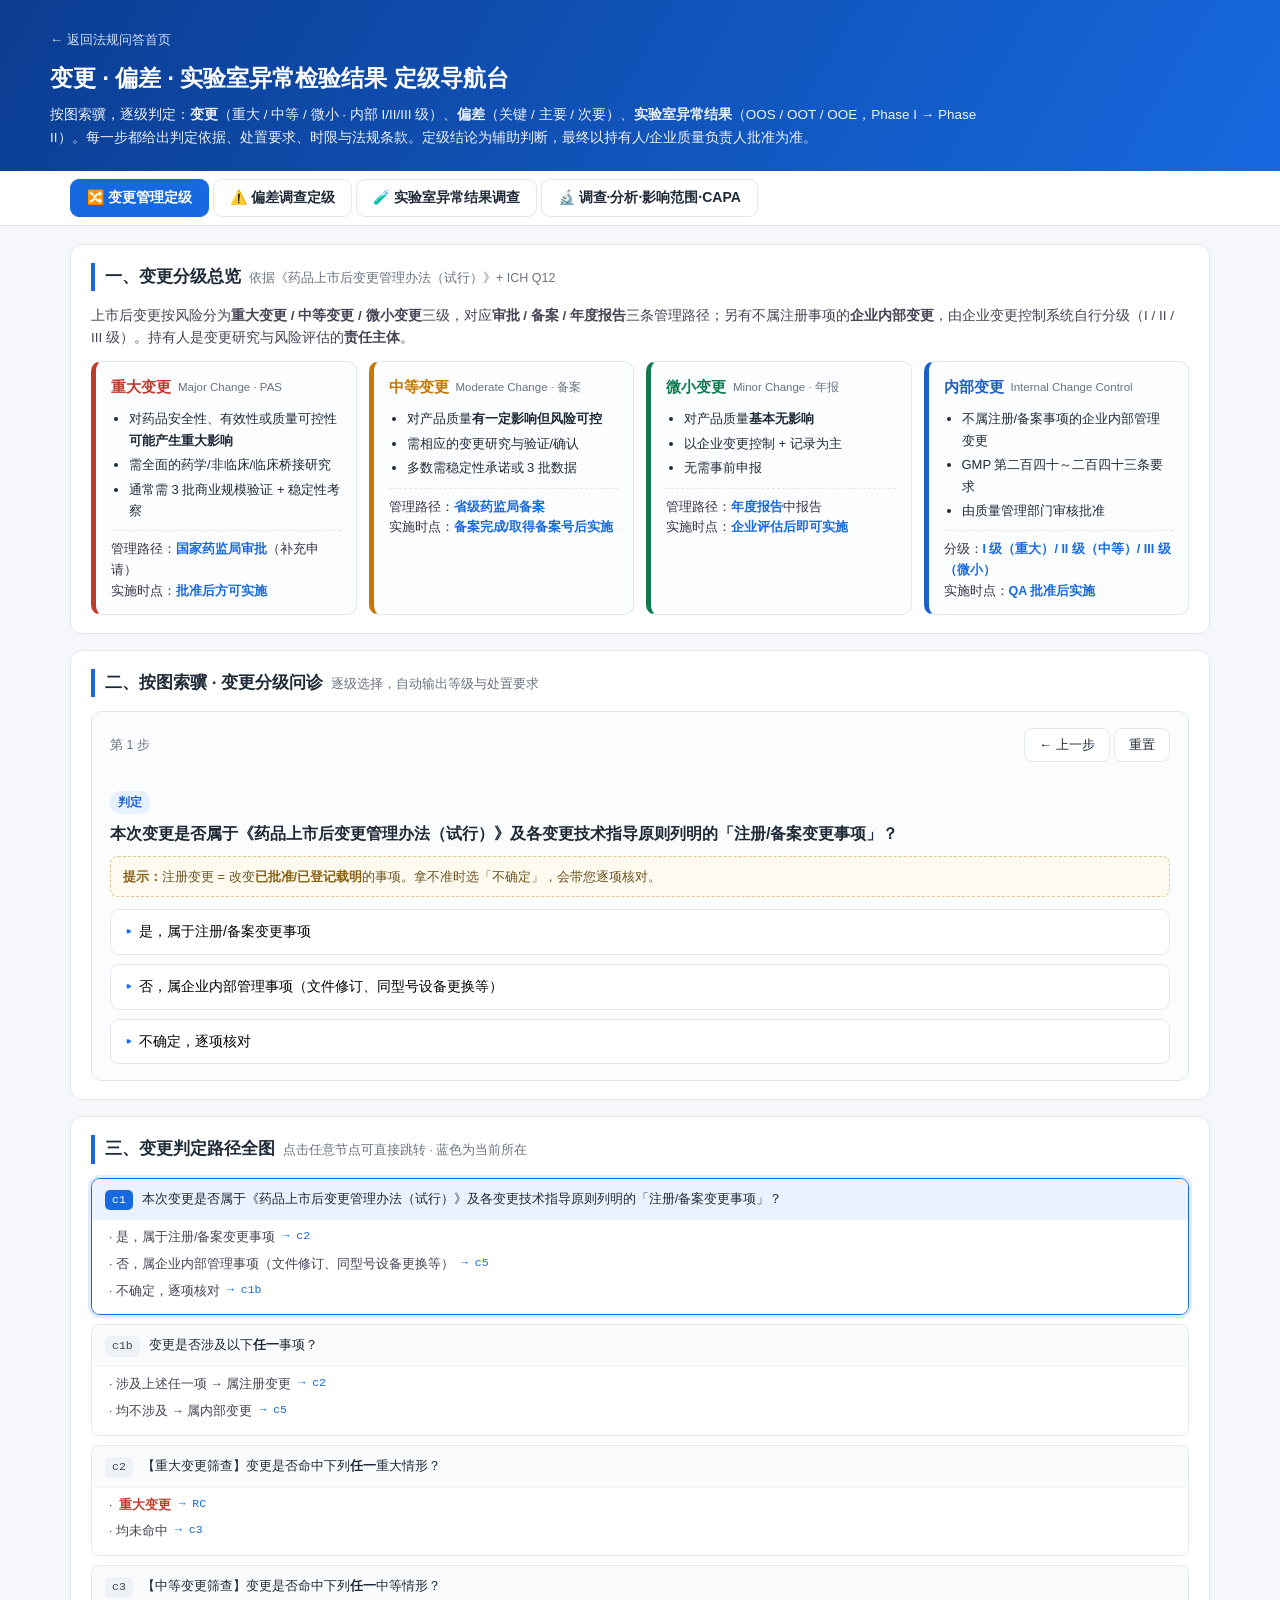
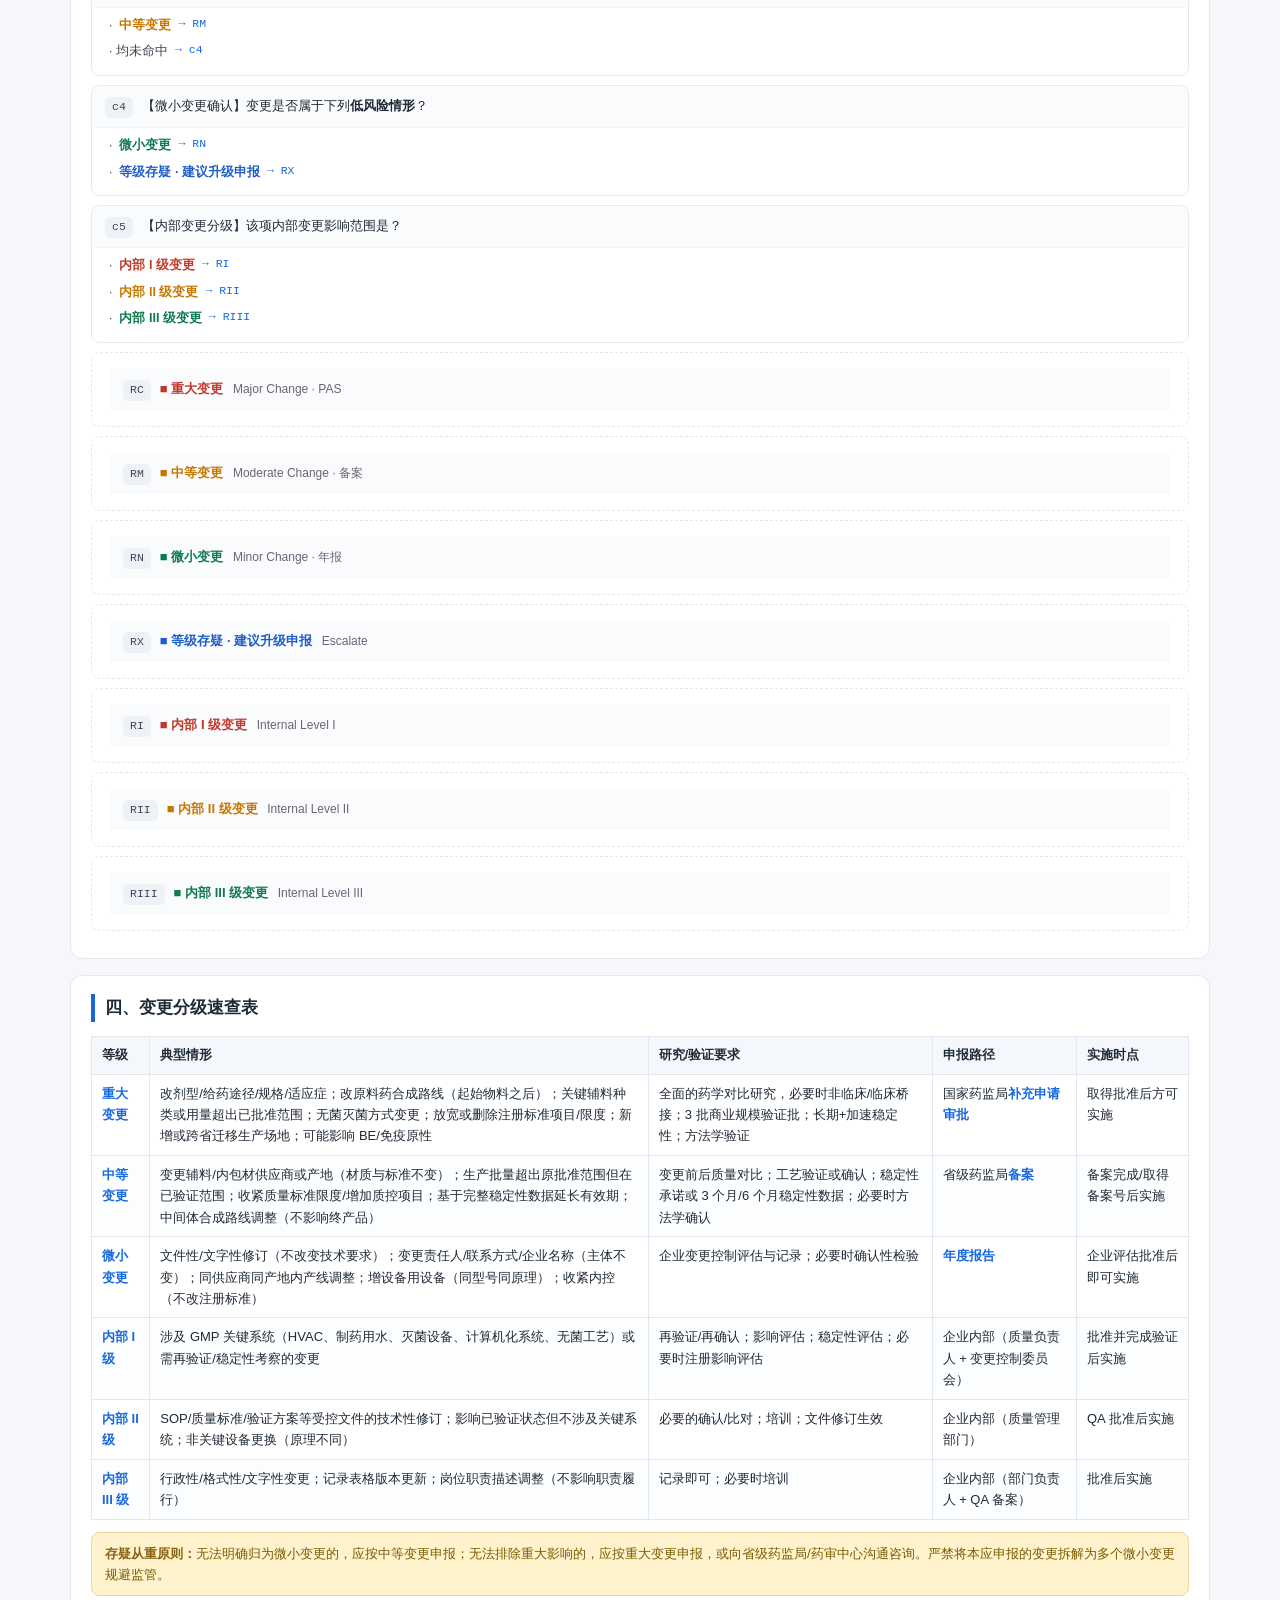
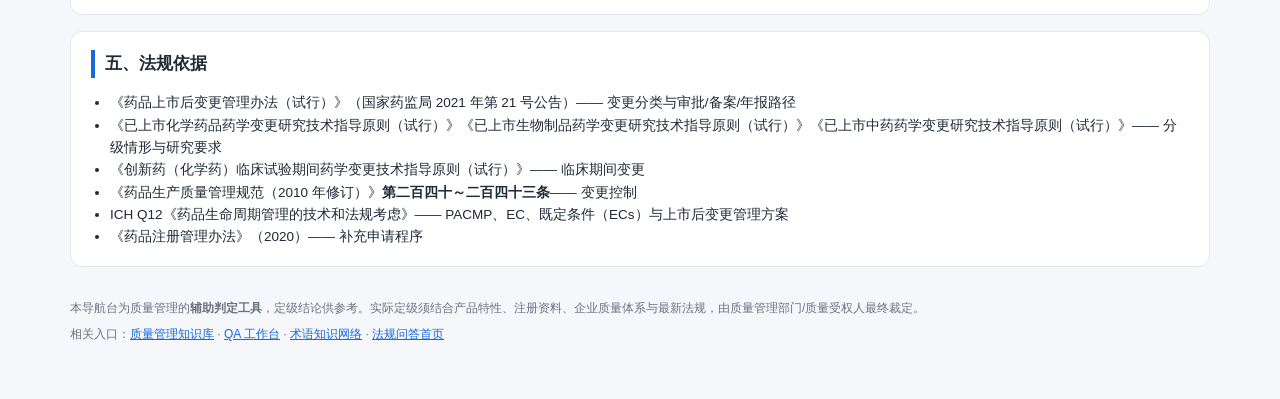
==== commit dfde9d70: "定级导航台新增「调查·分析·影响范围·CAPA」通用方法模块 - 新增第四个 Tab（通用方法），与前三棵定级树共用渲染引擎   · 调查六步法：发现→遏制→证据→分析→结论→归档，每步附产出物与高频" ====
--- a/change-deviation-oos.html
+++ b/change-deviation-oos.html
@@ -140,6 +140,7 @@
   <button class="tab active" data-p="change">🔀 变更管理定级</button>
   <button class="tab" data-p="deviation">⚠️ 偏差调查定级</button>
   <button class="tab" data-p="oos">🧪 实验室异常结果调查</button>
+  <button class="tab" data-p="capa">🔬 调查·分析·影响范围·CAPA</button>
 </div></div>
 
 <main>
@@ -363,6 +364,186 @@
       <li>《药品生产质量管理规范（2010 年修订）》—— 质量控制实验室管理、持续稳定性考察、偏差与 OOS 关联</li>
       <li>2023 版《药品 GMP 指南 · 质量控制实验室与物料系统》</li>
       <li>WHO Technical Report Series No. 1025, Annex 4（OOS 与 OOT 调查指南）</li>
+    </ul>
+  </section>
+</div>
+
+<!-- ============ 调查·分析·影响范围·CAPA（通用方法） ============ -->
+<div class="panel" id="p-capa">
+  <section>
+    <h2 class="sec">一、调查六步法<span class="cnt">变更 / 偏差 / OOS 通用 · 决定调查质量的是过程，不是结论</span></h2>
+    <p style="margin:0 0 12px;font-size:13.5px;color:#445">无论变更评估、偏差调查还是 OOS 调查，底层逻辑都是同一个六步闭环。检查中最常见的缺陷不是"结论错了"，而是<b>过程无法复现</b>——做了什么、基于什么证据、为什么排除其他可能，说不清。</p>
+    <table>
+      <thead><tr><th style="width:90px">步骤</th><th>核心动作</th><th>产出物</th><th style="width:230px">常见错误（高频缺陷）</th></tr></thead>
+      <tbody>
+        <tr><td><b>① 发现与报告</b></td><td>第一时间报告，<b>只描述事实</b>，不下结论；保护现场与原始证据</td><td>偏差/OOS 初始记录、时间线起点</td><td class="no">延迟报告；先下结论再找证据；记录含糊</td></tr>
+        <tr><td><b>② 立即遏制</b></td><td>防止影响扩大：隔离、暂停放行、暂停生产、封存物料与数据</td><td>遏制措施记录、影响批次清单</td><td class="no">只处理当事批次，未评估已放行批次</td></tr>
+        <tr><td><b>③ 证据收集</b></td><td>人、机、料、法、环、测六方面取证；<b>访谈、记录、数据、留样、影像</b>；重建完整时间线</td><td>证据清单、时间线、访谈记录</td><td class="no">只查最可能的原因；未访谈当事人；未保存原始记录</td></tr>
+        <tr><td><b>④ 原因分析</b></td><td>用合适工具分析（见第二节工具箱）；区分<b>直接原因 / 根本原因 / 系统性原因</b>；<b>排除法要有排除依据</b></td><td>根本原因结论 + 排除说明</td><td class="no">直接原因当根本原因；未说明为何排除其他可能</td></tr>
+        <tr><td><b>⑤ 结论与处置</b></td><td>形成影响范围评估结论；作出放行/拒收/召回裁决；制定 CAPA</td><td>影响评估、处置决定、CAPA 计划</td><td class="no">原因不明即放行；CAPA 与根本原因不对应</td></tr>
+        <tr><td><b>⑥ 报告与归档</b></td><td>调查报告经 QA 审核签字；全部证据与数据一并归档；纳入趋势分析</td><td>调查报告、归档记录</td><td class="no">报告事后补写；证据未一并归档；未纳入趋势</td></tr>
+      </tbody>
+    </table>
+    <div class="warn"><b>检查员的判断逻辑：</b>不看你的结论多漂亮，只看三件事——① 时间线是否完整可复现；② 排除的可能性有没有<b>排除依据</b>；③ 根本原因与 CAPA 是否<b>一一对应</b>。这三点说不清，结论再正确也会被开缺陷。</div>
+  </section>
+
+  <section>
+    <h2 class="sec">二、根本原因分析工具箱<span class="cnt">选对工具比用好工具更重要 · 8 种工具对比</span></h2>
+    <table>
+      <thead><tr><th>工具</th><th>适用情形</th><th>团队要求</th><th>输出</th><th style="width:210px">局限性</th></tr></thead>
+      <tbody>
+        <tr><td><b>5 Why</b><br/><span style="color:#667;font-size:12px">五个为什么</span></td><td>因果关系<b>单一、线性</b>，问题相对简单（如某一步操作遗漏）</td><td>1～2 人，熟悉该工序即可</td><td>因果链条 → 根因</td><td class="no">多因素交织时会分叉失控；容易停在"人员疏忽"这类假根因</td></tr>
+        <tr><td><b>鱼骨图</b><br/><span style="color:#667;font-size:12px">石川图 / 6M</span></td><td><b>多因素交织</b>，需头脑风暴穷举可能原因（人/机/料/法/环/测）</td><td>跨部门小组 4～8 人</td><td>结构化候选原因池 → 逐条验证</td><td class="no">只做归类不做验证；容易变成"想到的都画上"而不去证伪</td></tr>
+        <tr><td><b>FMEA</b><br/><span style="color:#667;font-size:12px">失效模式与效应分析</span></td><td>需<b>量化风险优先级</b>、需主动识别潜在失效（设计/工艺/变更前）</td><td>专业小组 + 数据支撑</td><td>RPN 排序 → 优先改进项</td><td class="no">评分主观性强；不擅长事后归因（更适合预防）</td></tr>
+        <tr><td><b>KT 理性思考法</b><br/><span style="color:#667;font-size:12px">Kepner-Tregoe</span></td><td>需精确界定<b>「是什么 / 不是什么」</b>，通过差异点锁定原因</td><td>需专门培训</td><td>IS/IS NOT 矩阵 → 差异与变化</td><td class="no">门槛高；信息不全时难以构建 IS NOT</td></tr>
+        <tr><td><b>故障树 FTA</b></td><td><b>系统性、多层逻辑门</b>耦合的复杂失效（如无菌保证失效）</td><td>专业工程师</td><td>逻辑树 → 最小割集</td><td class="no">耗时长；需要精确的失效机理知识</td></tr>
+        <tr><td><b>变更分析</b><br/><span style="color:#667;font-size:12px">Change Analysis</span></td><td>问题在<b>某个变更后出现</b>，需对比变更前后差异</td><td>熟悉历史状态的人员</td><td>变更清单 → 差异项 → 根因</td><td class="no">依赖完整的变更台账；台账不全则失效</td></tr>
+        <tr><td><b>屏障分析</b><br/><span style="color:#667;font-size:12px">Barrier Analysis</span></td><td>分析<b>为何控制措施没能拦住</b>问题（失控点在哪一层）</td><td>QA + 工艺</td><td>屏障失效点 → 补强措施</td><td class="no">只回答"哪里没拦住"，不直接给根因</td></tr>
+        <tr><td><b>帕累托分析</b></td><td><b>趋势性、高频次</b>问题，需识别主要贡献因素（80/20）</td><td>有足够历史数据</td><td>主因排序图</td><td class="no">需要数据量；不适合单次孤立事件</td></tr>
+      </tbody>
+    </table>
+    <div class="warn"><b>最常见的假根因（须警惕）：</b>「操作人员疏忽」「培训不到位」「人员意识不足」——这些都不是根本原因。
+    追问下去：为什么会疏忽？是 SOP 写得不清楚、还是培训没覆盖、还是操作设计本身易错、还是工作量过大？
+    <b>真正的根因应指向可改变的系统要素</b>（流程、设计、标准、资源配置），落到"人"身上通常意味着分析没做完。</div>
+  </section>
+
+  <section>
+    <h2 class="sec">三、按图索骥 · 分析工具选择向导<span class="cnt">回答几个问题，自动推荐合适的分析工具</span></h2>
+    <div class="wiz">
+      <div class="wiz-bar">
+        <span class="wiz-step" id="rca-step">第 1 步</span>
+        <div><button class="btn" id="rca-back">← 上一步</button> <button class="btn" id="rca-reset">重置</button></div>
+      </div>
+      <div class="trail" id="rca-trail"></div>
+      <div id="rca-body"></div>
+    </div>
+  </section>
+
+  <section>
+    <h2 class="sec">四、工具选择路径全图<span class="cnt">点击任意节点可直接跳转 · 蓝色为当前所在</span></h2>
+    <div class="map" id="rca-map"></div>
+  </section>
+
+  <section>
+    <h2 class="sec">五、影响范围评估<span class="cnt">横向 6 问 + 纵向 4 维 · 决定这只是一个批次，还是一场危机</span></h2>
+    <p style="margin:0 0 12px;font-size:13.5px;color:#445">影响范围评估是最容易做窄的一步。多数企业只评估"当事批次"，而检查员要问的是：<b>你怎么证明只有这一个批次受影响？</b>下面这张清单就是回答这个问题的证据链。</p>
+
+    <h3 class="sub">横向扩展 · 6 问（同一问题还可能波及谁）</h3>
+    <table>
+      <thead><tr><th style="width:34px">#</th><th style="width:210px">排查方向</th><th>具体要查什么</th><th style="width:150px">证据来源</th></tr></thead>
+      <tbody>
+        <tr><td>1</td><td><b>同批次内部</b></td><td>同批次的其他取样点、其他包装单元、已放行部分与未放行部分</td><td>取样记录、批包装记录</td></tr>
+        <tr><td>2</td><td><b>相邻批次</b></td><td>同一生产线的前一批与后一批（尤其连续生产、共用中间体/母液）</td><td>生产计划、批序号</td></tr>
+        <tr><td>3</td><td><b>同产品其他批次</b></td><td>效期内全部批次，特别是同一物料批号、同一设备、同一班组生产的批次</td><td>批生产台账、物料台账</td></tr>
+        <tr><td>4</td><td><b>共用设备/系统生产的其他产品</b></td><td>共用生产线、共用 HVAC、共用制药用水、共用清洁方法的其他产品（交叉污染场景必查）</td><td>设备使用日志、共线生产清单</td></tr>
+        <tr><td>5</td><td><b>同供应商/同物料批号</b></td><td>该物料批号还用于哪些产品、哪些批次；同供应商其他物料是否有同类风险</td><td>物料台账、供应商档案</td></tr>
+        <tr><td>6</td><td><b>其他场地/委托方</b></td><td>其他生产场地、委托生产/受托生产方、同一集团内共线产品</td><td>委托协议、场地清单</td></tr>
+      </tbody>
+    </table>
+
+    <h3 class="sub">纵向维度 · 4 维（每个维度都要单独给结论）</h3>
+    <table>
+      <thead><tr><th style="width:130px">维度</th><th>要回答的问题</th><th style="width:220px">判定要点</th></tr></thead>
+      <tbody>
+        <tr><td><b>产品质量</b></td><td>是否影响 CQA？是否影响稳定性与有效期？是否影响放行标准符合性？</td><td>CQA 是否受影响；稳定性数据是否支持；是否需重新评估有效期</td></tr>
+        <tr><td><b>患者安全</b></td><td>是否存在实际或潜在的用药风险？风险等级如何？是否需启动召回？</td><td>无菌保证、内毒素、杂质、含量、混淆——任一命中即高风险</td></tr>
+        <tr><td><b>注册符合性</b></td><td>是否偏离注册工艺、注册标准或申报资料？是否需补充申请/备案/报告？</td><td>与注册文件逐条比对；偏离即需走变更或报告程序</td></tr>
+        <tr><td><b>数据可靠性</b></td><td>是否影响相关数据的可信度？是否波及历史数据与已放行结论？</td><td>数据可靠性问题一旦成立，影响范围通常远超单一批次</td></tr>
+      </tbody>
+    </table>
+    <div class="warn"><b>「证明没有影响」也是证据。</b>排查后确认不受影响的，必须在报告中<b>写明排查了什么、依据是什么、结论是什么</b>——没写就等于没查。只写"其他批次无异常"而无数据支撑，是检查中的典型缺陷。</div>
+  </section>
+
+  <section>
+    <h2 class="sec">六、CAPA 制定与有效性检查<span class="cnt">纠正 ≠ 纠正措施 ≠ 预防措施</span></h2>
+
+    <h3 class="sub">6.1 三个概念必须分清</h3>
+    <table>
+      <thead><tr><th style="width:150px">概念</th><th>定义</th><th>举例</th><th style="width:110px">作用时点</th></tr></thead>
+      <tbody>
+        <tr><td><b>Correction</b><br/><span style="color:#667;font-size:12px">纠正</span></td><td>对<b>已发生的不合格</b>本身的处置（"灭火"）</td><td>隔离不合格批次、返工、销毁、更正记录、重新检验</td><td>立即</td></tr>
+        <tr><td><b>Corrective Action</b><br/><span style="color:#667;font-size:12px">纠正措施</span></td><td>消除<b>已发生不合格的根本原因</b>，防止<b>再发生</b></td><td>修改 SOP、增加防错装置、改进设备设计、调整工艺参数</td><td>短期</td></tr>
+        <tr><td><b>Preventive Action</b><br/><span style="color:#667;font-size:12px">预防措施</span></td><td>消除<b>潜在不合格</b>的原因，防止<b>发生</b>（问题尚未出现）</td><td>横向展开到类似产品/工序、修订培训体系、优化变更控制流程</td><td>中长期</td></tr>
+      </tbody>
+    </table>
+    <div class="warn"><b>典型错误：</b>把"培训"当成万金油 CAPA。培训只对"确实不知道怎么做"有效；
+    如果是 SOP 本身有缺陷、操作设计不合理、设备没有防错，培训毫无作用——这也是检查员最常质疑的一点。
+    <b>CAPA 必须与根本原因一一对应</b>，一个根因对应一条措施，不能笼统写"加强管理"。</div>
+
+    <h3 class="sub">6.2 CAPA 要素（缺一不可）</h3>
+    <table>
+      <thead><tr><th style="width:130px">要素</th><th>要求</th><th style="width:250px">不合格示例</th></tr></thead>
+      <tbody>
+        <tr><td><b>S</b> 具体</td><td>明确做什么、在哪做、涉及哪些文件/设备/岗位</td><td class="no">"加强培训""完善管理"</td></tr>
+        <tr><td><b>M</b> 可测量</td><td>有可验证的完成标准，能量化则量化</td><td class="no">"提高意识"（无法验证）</td></tr>
+        <tr><td><b>A</b> 可实现</td><td>在现有资源与权限内可完成，必要时配套资源</td><td class="no">要求一线人员自行改造设备</td></tr>
+        <tr><td><b>R</b> 相关性</td><td>与本次根本原因直接对应，不跑题</td><td class="no">原因是清洁不彻底，措施却是修订采购流程</td></tr>
+        <tr><td><b>T</b> 有时限</td><td>明确完成日期与阶段性节点</td><td class="no">"尽快完成""持续推进"</td></tr>
+        <tr><td><b>责任人</b></td><td>指定到具体岗位/姓名，不是部门</td><td class="no">"生产部"（无到人）</td></tr>
+        <tr><td><b>验证方式</b></td><td>事先约定如何证明这条 CAPA 有效</td><td class="no">只写完成，不写如何验证</td></tr>
+      </tbody>
+    </table>
+
+    <h3 class="sub">6.3 CAPA 有效性检查（Effectiveness Check）</h3>
+    <table>
+      <thead><tr><th style="width:120px">层级</th><th>验证什么</th><th>方法</th><th style="width:150px">判定时机</th></tr></thead>
+      <tbody>
+        <tr><td><b>L1 完成性</b></td><td>措施<b>是否按计划做完</b></td><td>查记录、文件修订生效、培训签到、设备改造验收</td><td>到期即查</td></tr>
+        <tr><td><b>L2 有效性</b></td><td>措施<b>是否真的解决了问题</b>（根本原因是否被消除）</td><td>同类事件是否再发；相关指标趋势是否改善；现场观察是否按新方式执行</td><td>完成后 3～6 个月</td></tr>
+        <tr><td><b>L3 系统性</b></td><td>是否<b>横向展开</b>到类似工序/产品/场地；是否产生新的风险</td><td>横向展开清单；变更影响评估；趋势分析</td><td>完成后 6～12 个月</td></tr>
+      </tbody>
+    </table>
+    <div class="warn"><b>CAPA 失效的三个信号：</b>① 同类偏差<b>再次发生</b>（最直接的有效性否定证据）；② CAPA 反复延期；③ 有效性检查只查"做完没有"，不查"有没有用"。
+    其中①出现时，必须<b>重新做根本原因分析</b>，而不是再写一条同样的 CAPA。</div>
+  </section>
+
+  <section>
+    <h2 class="sec">七、调查报告模板<span class="cnt">可直接套用 · 结构完整即通过一半</span></h2>
+    <table>
+      <thead><tr><th style="width:160px">章节</th><th>应包含的内容</th></tr></thead>
+      <tbody>
+        <tr><td><b>1. 基本信息</b></td><td>事件编号、发现时间/地点/发现人、涉及产品/批号/工序/设备、事件类型（变更/偏差/OOS/OOT）</td></tr>
+        <tr><td><b>2. 事件描述</b></td><td><b>只写事实</b>，不写结论与推测。谁、在什么时间、按什么操作、发现了什么、与预期有何不同</td></tr>
+        <tr><td><b>3. 时间线</b></td><td>完整可复现的事件时间轴（含发现前的关联操作），精确到日期时间</td></tr>
+        <tr><td><b>4. 立即措施</b></td><td>遏制措施及实施时间（隔离、暂停、封存），涉及批次的处置状态</td></tr>
+        <tr><td><b>5. 调查过程</b></td><td>查了哪些方面（人/机/料/法/环/测）、访谈了谁、调阅了哪些记录与数据、做了哪些检验/复核</td></tr>
+        <tr><td><b>6. 证据清单</b></td><td>逐一列出支撑结论的证据，及每项证据的来源与获取时间</td></tr>
+        <tr><td><b>7. 原因分析</b></td><td>使用的分析工具、分析过程、<b>直接原因 / 根本原因 / 系统性原因</b>分层结论</td></tr>
+        <tr><td><b>8. 排除说明</b></td><td><b>关键章节</b>：考虑了哪些可能性、逐条排除的依据是什么</td></tr>
+        <tr><td><b>9. 影响范围评估</b></td><td>横向 6 问 + 纵向 4 维逐项结论；对已放行批次/在产批次/其他产品的评估结论</td></tr>
+        <tr><td><b>10. 结论</b></td><td>事件定性（等级）、批次处置决定（放行/拒收/返工/召回）、是否需报告药监</td></tr>
+        <tr><td><b>11. CAPA</b></td><td>纠正 / 纠正措施 / 预防措施分项列出，含责任人、完成期限、验证方式</td></tr>
+        <tr><td><b>12. 审批与归档</b></td><td>调查人、部门负责人、QA、质量受权人签字与日期；证据附件清单</td></tr>
+      </tbody>
+    </table>
+    <div class="warn"><b>最容易被忽略却最被检查员看重的是第 8 章「排除说明」。</b>没有这一章，检查员会认为你只查了一个方向就下结论——
+    这是"调查不充分"缺陷的最常见来源。</div>
+  </section>
+
+  <section>
+    <h2 class="sec">八、三场景调查要点对照</h2>
+    <table>
+      <thead><tr><th style="width:110px">环节</th><th>变更</th><th>偏差</th><th>实验室异常结果</th></tr></thead>
+      <tbody>
+        <tr><td><b>启动</b></td><td>变更申请提出，QA 受理登记</td><td>发现即报，24h 内（关键）报告 QA</td><td>结果确认当日启动，1 个工作日内 Phase I</td></tr>
+        <tr><td><b>核心问题</b></td><td>这个变更<b>会不会</b>改变产品质量？</td><td>这次偏离<b>有没有</b>影响产品质量？</td><td>这个结果<b>是不是</b>真实反映产品质量？</td></tr>
+        <tr><td><b>关键动作</b></td><td>变更前后质量对比研究、工艺验证、稳定性考察</td><td>证据收集、时间线重建、根本原因分析</td><td>Phase I 实验室核查 → Phase II 跨部门调查</td></tr>
+        <tr><td><b>影响范围</b></td><td>是否影响其他已批准品种、是否触发注册变更</td><td>横向 6 问 + 纵向 4 维</td><td>相邻批次、同品种、共用设备产品、留样与稳定性数据</td></tr>
+        <tr><td><b>关闭标准</b></td><td>研究完成、验证通过、按路径获批/备案/年报</td><td>根本原因查明、CAPA 制定并实施</td><td>调查结论明确、批次裁决、CAPA 完成</td></tr>
+        <tr><td><b>后续跟踪</b></td><td>变更效果确认、稳定性承诺批持续考察</td><td>CAPA 有效性检查 L1/L2/L3</td><td>OOS 率纳入质量量度与 APQR</td></tr>
+      </tbody>
+    </table>
+  </section>
+
+  <section>
+    <h2 class="sec">九、法规依据</h2>
+    <ul style="margin:0;padding-left:19px;font-size:13.5px">
+      <li>《药品生产质量管理规范（2010 年修订）》<b>第二百四十四～二百五十二条</b>—— 偏差处理、纠正措施与预防措施（CAPA）、持续改进</li>
+      <li>ICH Q10《药品质量体系》—— 偏差管理、CAPA 有效性检查、质量风险管理、知识管理与质量体系持续改进</li>
+      <li>ICH Q9（R1）《质量风险管理》—— 影响评估与风险评级的工具与方法学</li>
+      <li>2023 版《药品 GMP 指南 · 质量管理体系》—— 偏差调查与 CAPA 实务</li>
+      <li>FDA Guidance <i>Quality Systems Approach to Pharmaceutical CGMP Regulations</i>（2006）—— CAPA 六步模型</li>
+      <li>EU GMP Chapter 1（ Pharmaceutical Quality System）与 Chapter 8（Complaints and Recall）</li>
     </ul>
   </section>
 </div>
@@ -718,6 +899,119 @@
       warn:"选择性报告结果是 FDA 483 与警告信的<b>典型缺陷</b>，一经发现即质疑全部历史数据的可靠性，后果极其严重。",
       refs:["FDA Data Integrity Guidance (2018)","MHRA GxP Data Integrity (2018)","ICH E6(R2)","GMP(2010) 数据可靠性要求"] }
   }
+},
+
+/* ------------------ 根本原因分析工具选择树 ------------------ */
+capa: {
+  start: "r1",
+  nodes: {
+    r1: { q:"当前分析任务的性质是什么？", tag:"任务定性",
+      tip:"先分清是<b>事后归因</b>（问题已经发生）、<b>事前预防</b>（问题还没发生）、还是<b>趋势分析</b>（问题反复发生）——这决定了完全不同的工具。",
+      opts:[
+        { t:"事后归因 —— 问题已发生，需要找根本原因", to:"r2", hit:"事后归因" },
+        { t:"事前预防 —— 识别潜在失效、评估变更或设计风险", to:"RF", hit:"事前预防" },
+        { t:"趋势分析 —— 问题高频重复出现，需识别主要贡献因素", to:"RP", hit:"趋势性高频问题" }
+      ]},
+    r2: { q:"问题是否<b>在某个变更之后出现</b>，或可明确追溯到某个变化时点？", tag:"时点判断",
+      tip:"变更包括：工艺参数、设备、物料/供应商、人员、SOP、场地、公用系统、软件升级等。若台账完整，变更分析往往是最快的路径。",
+      opts:[
+        { t:"是，问题紧随某个变更出现，且能界定变更前后的状态", to:"RA", hit:"问题紧随变更后出现" },
+        { t:"否 / 不确定，无法锁定变化时点", to:"r3" }
+      ]},
+    r3: { q:"问题的<b>因果关系形态</b>更接近哪一种？", tag:"复杂度判断",
+      hitlist:["<b>单一线性</b>：一步接一步，像一条链子（如某一步操作遗漏导致后续偏差）",
+               "<b>多因素交织</b>：多个可能原因并存，需要团队一起穷举（如含量波动、可见异物、收率偏低）",
+               "<b>系统性多层耦合</b>：涉及多个逻辑层次与公用系统（如无菌保证失效、交叉污染、数据可靠性缺失）"],
+      opts:[
+        { t:"单一线性 —— 因果链清晰，一步接一步", to:"R5", hit:"因果关系单一线性" },
+        { t:"多因素交织 —— 需要团队穷举可能原因", to:"r4" },
+        { t:"系统性多层耦合 —— 涉及多个逻辑层次或公用系统", to:"RT", hit:"系统性多层逻辑耦合" }
+      ]},
+    r4: { q:"团队当前更需要做的是哪一件？", tag:"方法选择",
+      tip:"两者可以<b>组合使用</b>：先用鱼骨图穷举出候选原因池，再对高风险候选用 KT 精确界定。复杂问题通常都需要组合。",
+      opts:[
+        { t:"穷举并归类所有可能原因（头脑风暴，先不评判）", to:"RH", hit:"需穷举多因素" },
+        { t:"精确界定「是什么 / 不是什么」，通过差异点锁定原因", to:"RK", hit:"需精确界定范围" }
+      ]},
+
+    /* ---- 结果节点：工具 ---- */
+    R5: { result:3, level:"5 Why 五个为什么", en:"5 Whys",
+      verdict:"适合<b>单一线性</b>的因果链。1～2 人即可开展，最快出结论，但多因素场景容易分叉失控。",
+      actions:["用一句话客观描述<b>问题现象</b>（只写事实，不写原因）",
+               "追问「为什么会发生」，答案<b>必须基于事实与证据</b>，不能是推测",
+               "对上一层的答案继续追问「为什么」，逐层深入，通常 5 层",
+               "每一层都要做<b>反向验证</b>：因为 X 所以 Y，反过来成立吗？证据在哪？",
+               "持续深入，直到答案指向<b>可改变的系统要素</b>（流程 / 设计 / 标准 / 资源配置）",
+               "记录完整因果链，每一层标注支撑证据"],
+      warn:"两个高频错误：① <b>停在「人员疏忽」「培训不到位」</b>——这不是根因，必须继续追问为什么会疏忽（SOP 不清楚？操作设计易错？工作量过大？）；② <b>多条因果链混着问</b>——多因素场景应改用鱼骨图，5Why 会分叉失控。",
+      refs:["ICH Q9(R1)","2023版GMP指南·质量管理体系"] },
+    RH: { result:2, level:"鱼骨图（石川图 / 6M）", en:"Ishikawa / Fishbone",
+      verdict:"适合<b>多因素交织</b>的场景。跨部门小组 4～8 人头脑风暴，穷举可能原因后<b>逐条验证</b>。",
+      actions:["在鱼头位置明确<b>定义问题</b>（具体、可测量，如「A 产品含量低于内控限」）",
+               "确定 6 大类主骨：<b>人 Man / 机 Machine / 料 Material / 法 Method / 环 Environment / 测 Measurement</b>",
+               "团队头脑风暴，每类下穷举所有可能原因，此阶段<b>不评判、不反驳</b>",
+               "对每个候选原因标注状态：<b>已验证 / 待验证 / 已排除</b>",
+               "对「待验证」的逐条<b>取证验证</b>——这是最关键也最常被跳过的一步",
+               "收敛到根本原因，并在报告中写清<b>每条被排除的原因及其排除依据</b>",
+               "输出：鱼骨图 + 候选原因验证状态表"],
+      warn:"<b>鱼骨图最大的陷阱是「画完就当分析完了」。</b>它只负责<b>归类与穷举</b>，不负责验证。画完不逐条取证，等于什么都没做——这正是检查员最常质疑的缺陷。",
+      refs:["ICH Q9(R1)","ICH Q10","2023版GMP指南·质量管理体系"] },
+    RK: { result:4, level:"KT 理性思考法", en:"Kepner-Tregoe Problem Analysis",
+      verdict:"适合需要<b>精确界定范围</b>、通过差异点锁定原因的场景。严谨但门槛较高，需专门培训。",
+      actions:["撰写<b>偏差陈述</b>：明确对象与缺陷（如「哪一批、哪个项目、偏离多少」）",
+               "构建 <b>IS / IS NOT 矩阵</b>：从<b>何物、何处、何时、程度</b>四个维度，分别列出「是什么」与「不是什么」",
+               "对比 IS 与 IS NOT，列出所有的<b>区别点</b>（Distinctions）",
+               "列出与该问题相关的所有<b>变化</b>（Changes）",
+               "将「变化」与「区别点」匹配，推导出<b>最可能原因</b>",
+               "<b>验证</b>：确认该原因能<b>同时解释 IS 与 IS NOT</b>——这是 KT 的核心检验",
+               "确认根本原因，进入 CAPA"],
+      warn:"<b>致命检验：</b>如果你的「最可能原因」只能解释 IS（为什么发生了），却解释不了 IS NOT（为什么其他批次没发生），那它就不是根因。信息不全（构建不出 IS NOT）时不宜硬套 KT。",
+      refs:["ICH Q9(R1)","ICH Q10"] },
+    RT: { result:1, level:"故障树分析 FTA", en:"Fault Tree Analysis",
+      verdict:"适合<b>系统性、多层逻辑耦合</b>的严重失效（无菌保证失效、交叉污染、公用系统故障、数据可靠性缺失）。",
+      actions:["明确定义<b>顶事件</b>（不希望发生的失效，须具体可界定）",
+               "自上而下逐层分解，用 <b>AND / OR 逻辑门</b>连接各层原因",
+               "持续分解至<b>基本事件</b>（不可再分、可独立验证）",
+               "<b>定性分析</b>：求解最小割集（能导致顶事件的最小原因组合）",
+               "<b>定量分析</b>（有数据时）：计算顶事件发生概率与重要度",
+               "针对最小割集逐一制定<b>控制措施与屏障</b>",
+               "输出故障树图 + 最小割集清单 + 措施表"],
+      warn:"FTA 耗时长且需要精确的失效机理知识，应由专业工程师主导。<b>不要用它分析简单问题</b>——杀鸡用牛刀反而拖慢响应。若分析的是「控制措施为何没拦住」，建议叠加<b>屏障分析</b>。",
+      refs:["ICH Q9(R1)","2023版GMP指南·质量管理体系"] },
+    RA: { result:2, level:"变更分析", en:"Change Analysis",
+      verdict:"问题<b>紧随某个变更出现</b>时，这是最快的路径。对比变更前后差异，直接锁定嫌疑。",
+      actions:["明确<b>问题出现的时点</b>，向前回溯合理的时间窗口",
+               "列出该窗口内的<b>全部变更</b>：工艺参数、设备、物料/供应商、人员、SOP、场地、公用系统、软件升级",
+               "逐项对比<b>变更前 / 变更后</b>的状态差异",
+               "评估每项差异与问题的<b>关联性</b>（强 / 中 / 弱）",
+               "对高关联项<b>验证因果关系</b>（暂停或回退该变更，看问题是否消失）",
+               "确认后<b>回溯评估</b>：当初的变更控制为何没能识别出这个风险？",
+               "同步更新变更影响评估的方法，防止同类漏评"],
+      warn:"<b>前提是变更台账完整。</b>台账不全（漏登记、事后补记）时此方法直接失效——而这本身就是一个<b>体系缺陷</b>，须一并记录与整改。",
+      refs:["GMP(2010) 第二百四十～二百四十三条","ICH Q10","ICH Q12"] },
+    RF: { result:4, level:"FMEA 失效模式与效应分析", en:"Failure Mode & Effects Analysis",
+      verdict:"<b>事前预防</b>工具：用于识别潜在失效、评估变更或设计风险、量化改进优先级。<b>不擅长事后归因。</b>",
+      actions:["界定<b>分析范围</b>（具体工序 / 产品 / 系统），组建跨职能小组",
+               "列出该范围内所有<b>潜在失效模式</b>（可能怎么失效）",
+               "对每个失效模式评估三参数（通常 1～10 分）<br/>　· <b>S 严重度</b>（Severity）：失效后果有多严重<br/>　· <b>O 发生概率</b>（Occurrence）：发生的可能性<br/>　· <b>D 可探测度</b>（Detection）：能被发现的程度（分越高越难探测）",
+               "计算 <b>RPN = S × O × D</b>，按 RPN 降序排序",
+               "对高 RPN 项制定措施，<b>优先降 S，其次降 O，最后降 D</b>",
+               "措施实施后<b>重新评分</b>，验证 RPN 是否下降",
+               "定期回顾更新（工艺/产品/法规变化时须重评）"],
+      warn:"评分<b>主观性强</b>，须由跨职能小组共同确定并保留评分依据，否则检查时难以自证。另注意：<b>FMEA 是预防工具，不应拿来做事后归因</b>——偏差已经发生了就别再算 RPN 了。",
+      refs:["ICH Q9(R1)","ICH Q10","2023版GMP指南·质量管理体系"] },
+    RP: { result:3, level:"帕累托分析（80/20）", en:"Pareto Analysis",
+      verdict:"适合<b>趋势性、高频次</b>问题：用数据找出主要贡献因素，把资源投在刀刃上。",
+      actions:["收集<b>足够时间段</b>的数据（偏差台账、OOS 记录、投诉记录等）",
+               "按<b>原因 / 类别</b>分类统计频次或损失金额",
+               "按降序排列，计算<b>累计百分比</b>",
+               "绘制帕累托图（柱状 + 累计折线），识别累计约 80% 的<b>主要少数项</b>",
+               "对主要少数项<b>优先投入资源</b>制定改进措施",
+               "措施实施一段时间后<b>重新统计</b>，验证改善效果",
+               "将结论纳入年度产品质量回顾（APQR）与质量量度"],
+      warn:"需要<b>足够数据量</b>才有统计意义，不适合单次孤立事件。另外分类口径必须一致且不重叠，否则分析结论不可靠。",
+      refs:["ICH Q10","ICH Q9(R1)","2023版GMP指南·质量管理体系"] }
+  }
 }
 
 };
@@ -725,8 +1019,9 @@
 /* =========================================================
    渲染引擎
    ========================================================= */
-const PREFIX = { change:"c", deviation:"d", oos:"o" };
-const state = { change:[], deviation:[], oos:[] };   // 每棵树的历史节点栈
+const PREFIX = { change:"c", deviation:"d", oos:"o", capa:"rca" };
+const KORDER = ["change","deviation","oos","capa"];
+const state = { change:[], deviation:[], oos:[], capa:[] };   // 每棵树的历史节点栈
 
 function esc(s){ return String(s).replace(/&/g,"&amp;").replace(/</g,"&lt;").replace(/>/g,"&gt;"); }
 
@@ -832,16 +1127,16 @@
     if(location.hash.slice(1)!==t.dataset.p) history.replaceState(null,"","#"+t.dataset.p);
   });
 });
-["change","deviation","oos"].forEach(k=>{
+KORDER.forEach(k=>{
   const p = PREFIX[k];
   document.getElementById(p+"-back").addEventListener("click",()=>backTree(k));
   document.getElementById(p+"-reset").addEventListener("click",()=>resetTree(k));
 });
 
 /* init */
-["change","deviation","oos"].forEach(k=>{ state[k] = [TREES[k].start]; render(k); });
+KORDER.forEach(k=>{ state[k] = [TREES[k].start]; render(k); });
 const _h = location.hash.slice(1);
-if(["change","deviation","oos"].includes(_h)){
+if(KORDER.includes(_h)){
   document.querySelectorAll(".tab").forEach(x=>x.classList.toggle("active", x.dataset.p===_h));
   document.querySelectorAll(".panel").forEach(x=>x.classList.toggle("active", x.id==="p-"+_h));
 }
